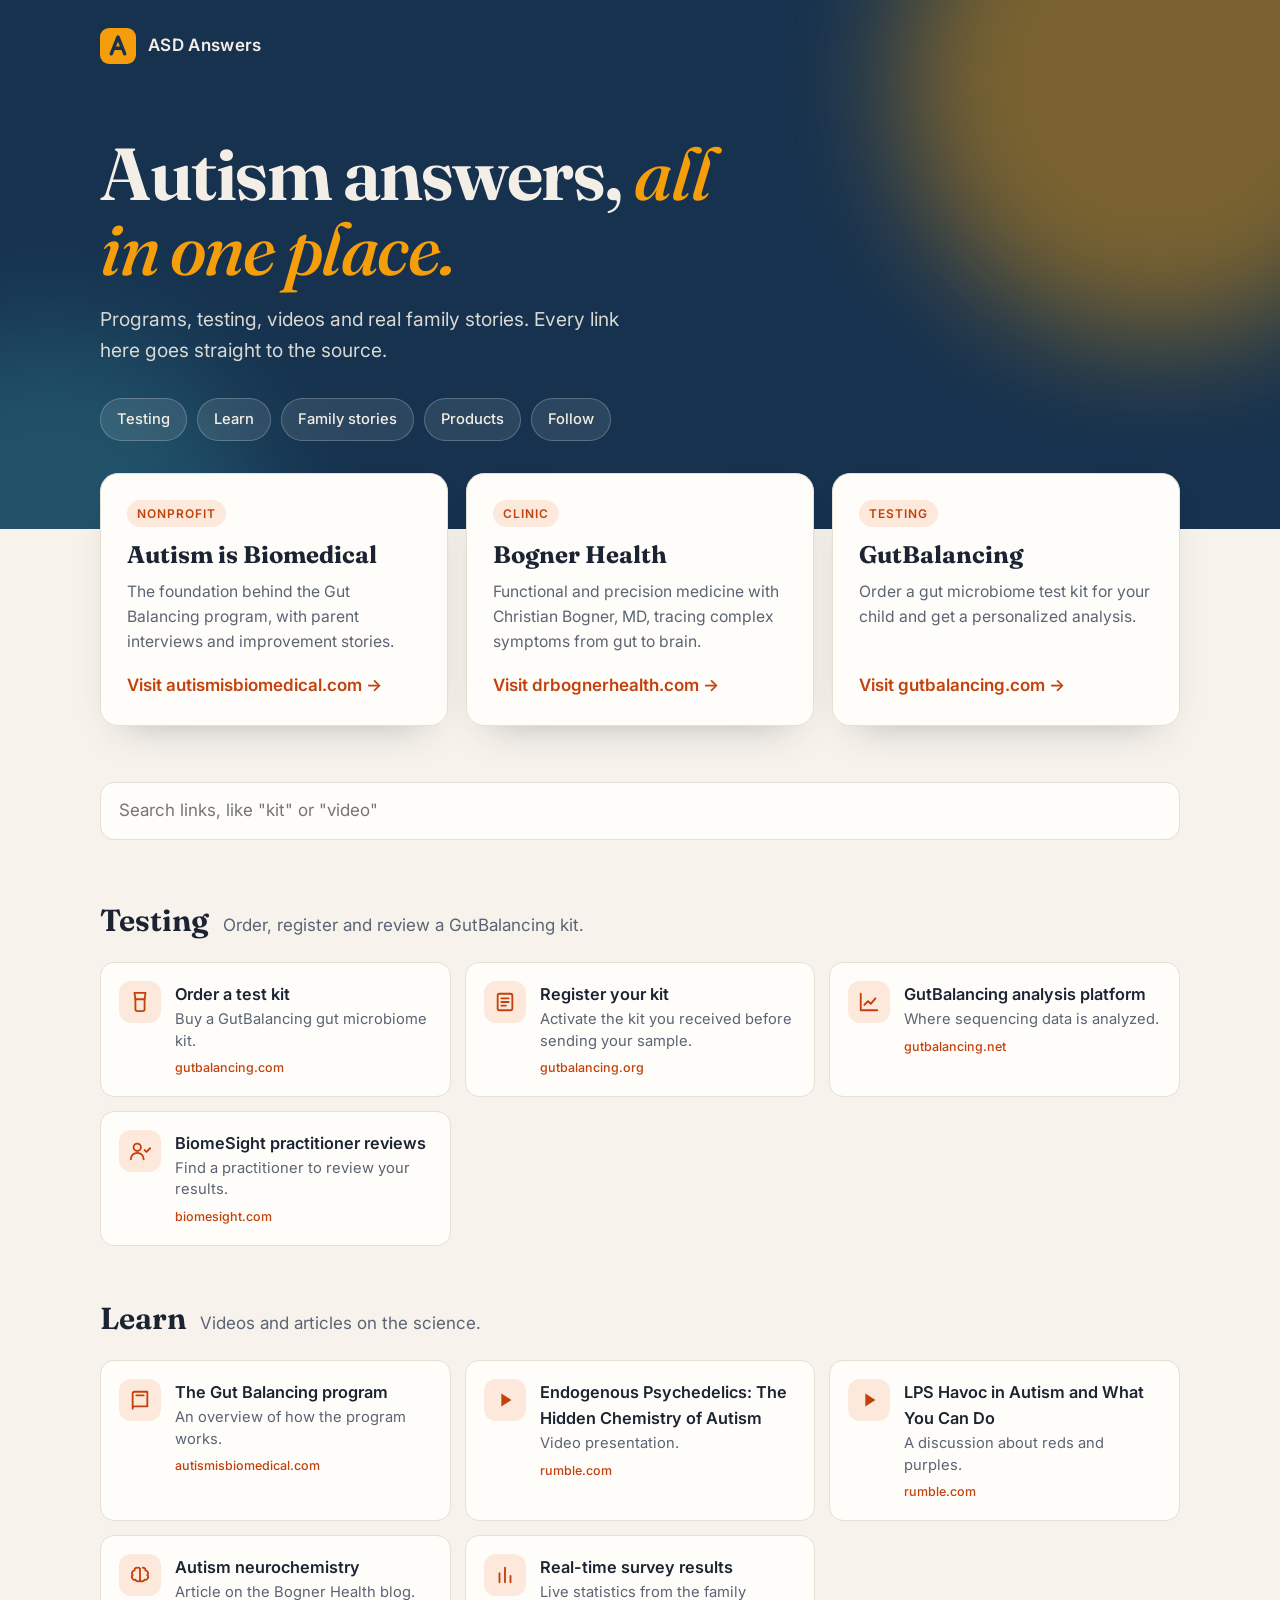
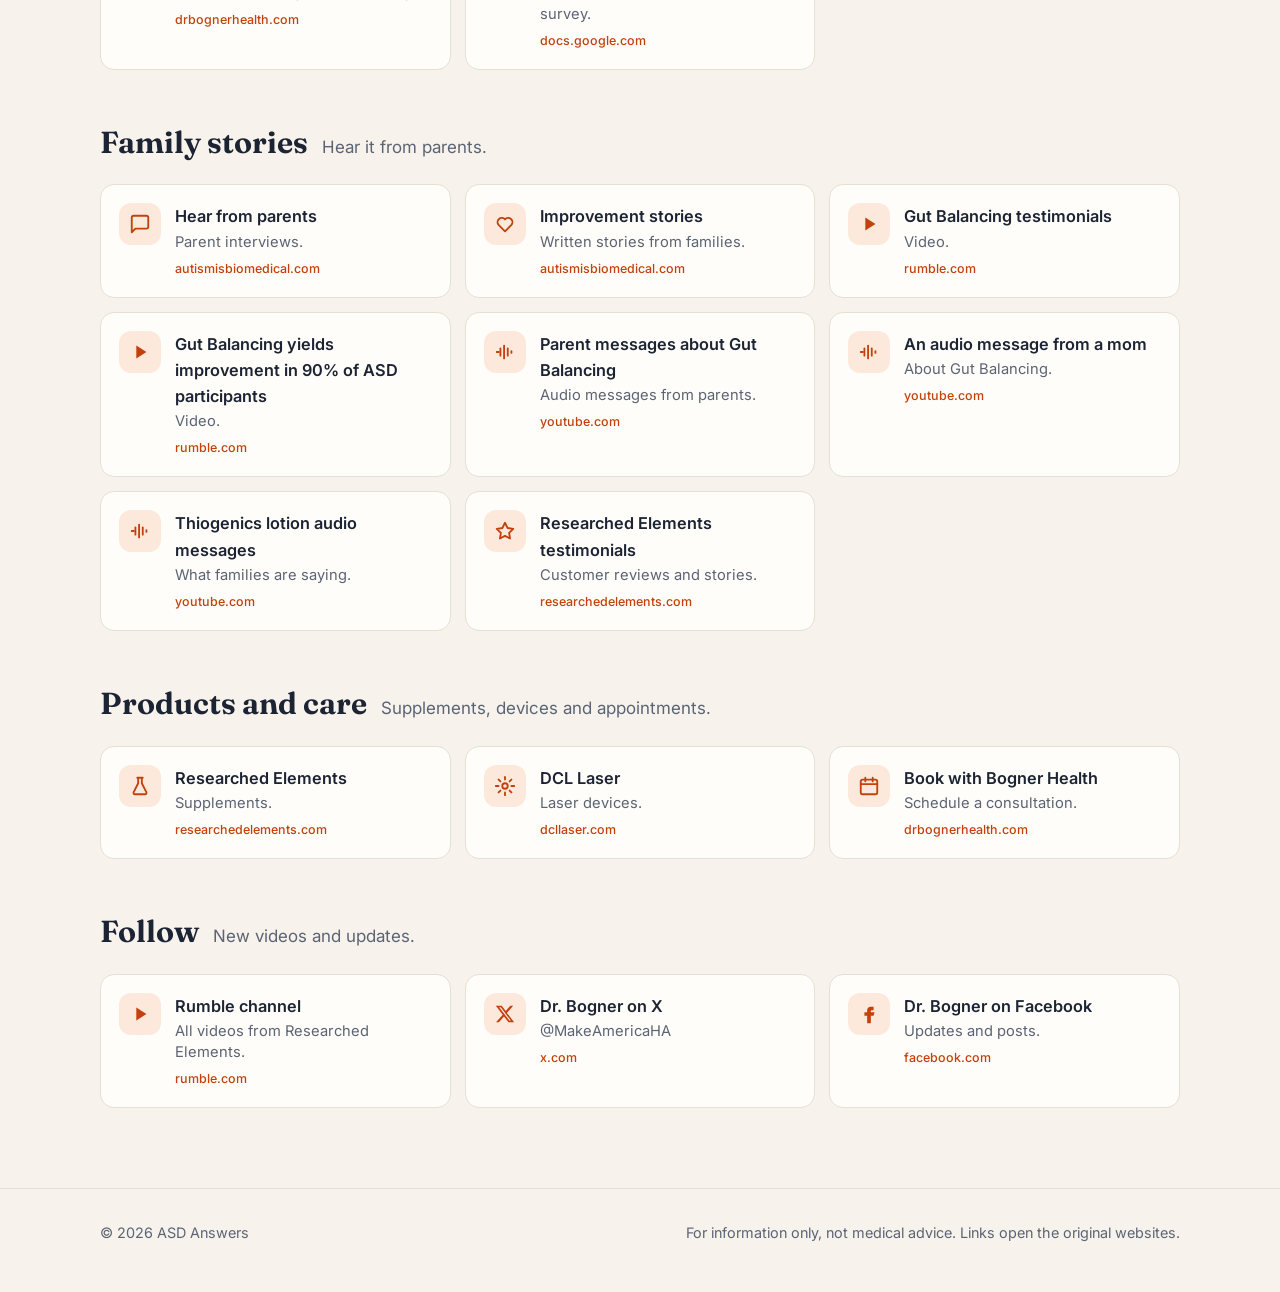
==== index.html @ 595ba8cf "ASD Answers hub: first version Co-Authored-By: Claude Opus 5.5 (1M context) <noreply@anthropic.com>" ====
<!doctype html>
<html lang="en">
<head>
<meta charset="utf-8">
<meta name="viewport" content="width=device-width, initial-scale=1">
<title>ASD Answers</title>
<meta name="description" content="One place for autism families: trusted links to Autism is Biomedical, Bogner Health, GutBalancing testing, videos and parent stories.">
<meta property="og:title" content="ASD Answers">
<meta property="og:description" content="One place for autism families: trusted links to programs, testing, videos and parent stories.">
<meta property="og:url" content="https://www.asdanswers.com">
<meta property="og:type" content="website">
<meta property="og:image" content="https://www.asdanswers.com/og.png">
<meta name="twitter:card" content="summary_large_image">
<link rel="icon" href="/favicon.svg" type="image/svg+xml">
<link rel="preconnect" href="https://fonts.googleapis.com">
<link rel="preconnect" href="https://fonts.gstatic.com" crossorigin>
<link href="https://fonts.googleapis.com/css2?family=Fraunces:opsz,wght@9..144,500;9..144,650&family=Inter:wght@400;500;600&display=swap" rel="stylesheet">
<style>
  /* ============ COLORS (change the look here) ============ */
  :root {
    --bg: #f7f3ec;          /* page background, warm paper */
    --surface: #fffdf9;     /* card background */
    --ink: #1c2433;         /* main text */
    --muted: #5b6474;       /* secondary text */
    --line: #e6dfd3;        /* borders */
    --accent: #c2410c;      /* burnt orange: links, highlights */
    --accent-soft: #fde9dc;
    --deep: #16324f;        /* hero panel, deep blue */
    --deep-ink: #f4efe6;
    --glow: #f59e0b;
    --radius: 18px;
  }
  @media (prefers-color-scheme: dark) {
    :root {
      --bg: #0f1621; --surface: #161f2d; --ink: #ece6da; --muted: #a3acba;
      --line: #263244; --accent: #fb923c; --accent-soft: #3a2415;
      --deep: #0b2238; --deep-ink: #f4efe6; --glow: #fbbf24;
    }
  }

  * { box-sizing: border-box; }
  html { scroll-behavior: smooth; }
  body {
    margin: 0; background: var(--bg); color: var(--ink);
    font: 400 17px/1.6 Inter, system-ui, -apple-system, sans-serif;
    -webkit-font-smoothing: antialiased;
  }
  a { color: inherit; text-decoration: none; }
  .wrap { max-width: 1120px; margin: 0 auto; padding: 0 20px; }

  /* ============ HERO ============ */
  .hero {
    position: relative; overflow: hidden; color: var(--deep-ink);
    background: var(--deep); padding: 28px 0 88px;
  }
  .hero::before, .hero::after {
    content: ""; position: absolute; border-radius: 50%; filter: blur(60px); opacity: .45;
  }
  .hero::before { width: 520px; height: 520px; right: -140px; top: -180px; background: var(--glow); }
  .hero::after  { width: 420px; height: 420px; left: -160px; bottom: -220px; background: #2f7a8a; }
  .hero > .wrap { position: relative; z-index: 1; }
  .brand { display: flex; align-items: center; gap: 12px; font-weight: 600; letter-spacing: .02em; }
  .brand svg { width: 36px; height: 36px; }
  .hero h1 {
    font-family: Fraunces, Georgia, serif; font-weight: 650;
    font-size: clamp(2.6rem, 7vw, 4.6rem); line-height: 1.02; letter-spacing: -.02em;
    margin: 72px 0 18px; max-width: 14ch;
  }
  .hero h1 em { font-style: italic; color: var(--glow); font-weight: 500; }
  .hero p.lede { font-size: 1.2rem; max-width: 46ch; opacity: .88; margin: 0 0 32px; }
  .jump { display: flex; flex-wrap: wrap; gap: 10px; }
  .jump a {
    padding: 9px 16px; border-radius: 999px; font-size: .92rem; font-weight: 500;
    background: rgba(255,255,255,.1); border: 1px solid rgba(255,255,255,.22);
    transition: background .2s;
  }
  .jump a:hover { background: rgba(255,255,255,.2); }

  /* ============ FEATURED (3 big cards overlapping the hero) ============ */
  .featured {
    display: grid; grid-template-columns: repeat(3, 1fr); gap: 18px;
    margin-top: -56px; position: relative; z-index: 2;
  }
  .feature {
    background: var(--surface); border: 1px solid var(--line); border-radius: var(--radius);
    padding: 26px; box-shadow: 0 18px 40px -24px rgba(16,24,40,.35);
    display: flex; flex-direction: column; gap: 10px;
    transition: transform .2s, box-shadow .2s;
  }
  .feature:hover { transform: translateY(-4px); box-shadow: 0 26px 50px -24px rgba(16,24,40,.45); }
  .feature .tag {
    align-self: flex-start; font-size: .75rem; font-weight: 600; letter-spacing: .08em;
    text-transform: uppercase; color: var(--accent); background: var(--accent-soft);
    padding: 4px 10px; border-radius: 999px;
  }
  .feature h3 { font-family: Fraunces, Georgia, serif; font-size: 1.5rem; margin: 4px 0 0; line-height: 1.15; }
  .feature p { margin: 0; color: var(--muted); font-size: .98rem; }
  .feature .go { margin-top: auto; padding-top: 8px; font-weight: 600; color: var(--accent); }

  /* ============ SEARCH ============ */
  .search { margin: 56px 0 8px; display: none; }
  .js .search { display: block; }
  .search input {
    width: 100%; font: inherit; padding: 14px 18px; border-radius: 14px;
    border: 1px solid var(--line); background: var(--surface); color: var(--ink);
  }
  .search input:focus { outline: 2px solid var(--accent); outline-offset: 2px; }

  /* ============ SECTIONS + LINK CARDS ============ */
  section.group { padding-top: 48px; scroll-margin-top: 16px; }
  .group-head { display: flex; align-items: baseline; gap: 14px; margin-bottom: 18px; }
  .group-head h2 { font-family: Fraunces, Georgia, serif; font-weight: 650; font-size: 1.9rem; margin: 0; }
  .group-head p { margin: 0; color: var(--muted); }
  .cards { display: grid; grid-template-columns: repeat(auto-fill, minmax(290px, 1fr)); gap: 14px; }
  .card {
    display: flex; gap: 14px; align-items: flex-start;
    background: var(--surface); border: 1px solid var(--line); border-radius: 14px;
    padding: 18px; transition: border-color .2s, transform .2s;
  }
  .card:hover { border-color: var(--accent); transform: translateY(-2px); }
  .card .ico {
    flex: none; width: 42px; height: 42px; border-radius: 12px; display: grid; place-items: center;
    background: var(--accent-soft); color: var(--accent);
  }
  .card .ico svg { width: 22px; height: 22px; }
  .card h3 { margin: 0 0 2px; font-size: 1.02rem; font-weight: 600; }
  .card p { margin: 0; color: var(--muted); font-size: .92rem; line-height: 1.45; }
  .card .host { display: block; margin-top: 6px; font-size: .78rem; color: var(--accent); font-weight: 500; }
  .empty { display: none; color: var(--muted); padding: 24px 0; }

  /* ============ FOOTER ============ */
  footer { margin-top: 80px; border-top: 1px solid var(--line); padding: 32px 0 48px; color: var(--muted); font-size: .9rem; }
  footer .wrap { display: flex; flex-wrap: wrap; gap: 12px 32px; justify-content: space-between; }

  @media (max-width: 860px) { .featured { grid-template-columns: 1fr; } }
  @media (max-width: 520px) {
    body { font-size: 16px; }
    .wrap { padding: 0 16px; }
    .hero h1 { margin-top: 48px; }
    .group-head { flex-direction: column; gap: 2px; }
  }
  @media (prefers-reduced-motion: reduce) { * { transition: none !important; scroll-behavior: auto !important; } }
</style>
<script>document.documentElement.classList.add('js')</script>
</head>
<body>

<!-- ======================= HERO ======================= -->
<header class="hero">
  <div class="wrap">
    <div class="brand">
      <svg viewBox="0 0 64 64" aria-hidden="true"><rect width="64" height="64" rx="16" fill="#f59e0b"/><path d="M20 46 32 16l12 30M24.5 36h15" stroke="#16324f" stroke-width="6" fill="none" stroke-linecap="round" stroke-linejoin="round"/></svg>
      ASD Answers
    </div>
    <h1>Autism answers, <em>all in one place.</em></h1>
    <p class="lede">Programs, testing, videos and real family stories. Every link here goes straight to the source.</p>
    <nav class="jump" aria-label="Sections">
      <a href="#testing">Testing</a>
      <a href="#learn">Learn</a>
      <a href="#stories">Family stories</a>
      <a href="#products">Products</a>
      <a href="#follow">Follow</a>
    </nav>
  </div>
</header>

<main class="wrap">

  <!-- ======================= FEATURED: the 3 main destinations ======================= -->
  <div class="featured">
    <a class="feature" href="https://www.autismisbiomedical.com" target="_blank" rel="noopener">
      <span class="tag">Nonprofit</span>
      <h3>Autism is Biomedical</h3>
      <p>The foundation behind the Gut Balancing program, with parent interviews and improvement stories.</p>
      <span class="go">Visit autismisbiomedical.com &rarr;</span>
    </a>
    <a class="feature" href="https://www.drbognerhealth.com" target="_blank" rel="noopener">
      <span class="tag">Clinic</span>
      <h3>Bogner Health</h3>
      <p>Functional and precision medicine with Christian Bogner, MD, tracing complex symptoms from gut to brain.</p>
      <span class="go">Visit drbognerhealth.com &rarr;</span>
    </a>
    <a class="feature" href="https://www.gutbalancing.com" target="_blank" rel="noopener">
      <span class="tag">Testing</span>
      <h3>GutBalancing</h3>
      <p>Order a gut microbiome test kit for your child and get a personalized analysis.</p>
      <span class="go">Visit gutbalancing.com &rarr;</span>
    </a>
  </div>

  <div class="search" role="search">
    <input id="q" type="search" placeholder="Search links, like &quot;kit&quot; or &quot;video&quot;" aria-label="Search links">
  </div>
  <p class="empty" id="empty">No links match that search.</p>

  <!-- ======================= SECTION: Testing ======================= -->
  <section class="group" id="testing">
    <div class="group-head"><h2>Testing</h2><p>Order, register and review a GutBalancing kit.</p></div>
    <div class="cards">
      <a class="card" href="https://www.gutbalancing.com" target="_blank" rel="noopener">
        <span class="ico"><svg viewBox="0 0 24 24" fill="none" stroke="currentColor" stroke-width="2" stroke-linecap="round" stroke-linejoin="round"><path d="M6 2h12l-1 7H7z"/><path d="M7 9v11a2 2 0 0 0 2 2h6a2 2 0 0 0 2-2V9"/></svg></span>
        <span><h3>Order a test kit</h3><p>Buy a GutBalancing gut microbiome kit.</p><span class="host">gutbalancing.com</span></span>
      </a>
      <a class="card" href="https://www.gutbalancing.org" target="_blank" rel="noopener">
        <span class="ico"><svg viewBox="0 0 24 24" fill="none" stroke="currentColor" stroke-width="2" stroke-linecap="round" stroke-linejoin="round"><rect x="4" y="3" width="16" height="18" rx="2"/><path d="M8 8h8M8 12h8M8 16h5"/></svg></span>
        <span><h3>Register your kit</h3><p>Activate the kit you received before sending your sample.</p><span class="host">gutbalancing.org</span></span>
      </a>
      <a class="card" href="https://www.gutbalancing.net" target="_blank" rel="noopener">
        <span class="ico"><svg viewBox="0 0 24 24" fill="none" stroke="currentColor" stroke-width="2" stroke-linecap="round" stroke-linejoin="round"><path d="M3 3v18h18"/><path d="M7 15l4-4 3 3 5-6"/></svg></span>
        <span><h3>GutBalancing analysis platform</h3><p>Where sequencing data is analyzed.</p><span class="host">gutbalancing.net</span></span>
      </a>
      <a class="card" href="https://biomesight.com/practitioners" target="_blank" rel="noopener">
        <span class="ico"><svg viewBox="0 0 24 24" fill="none" stroke="currentColor" stroke-width="2" stroke-linecap="round" stroke-linejoin="round"><circle cx="9" cy="8" r="4"/><path d="M2 21a7 7 0 0 1 14 0"/><path d="M17 11l2 2 4-4"/></svg></span>
        <span><h3>BiomeSight practitioner reviews</h3><p>Find a practitioner to review your results.</p><span class="host">biomesight.com</span></span>
      </a>
    </div>
  </section>

  <!-- ======================= SECTION: Learn ======================= -->
  <section class="group" id="learn">
    <div class="group-head"><h2>Learn</h2><p>Videos and articles on the science.</p></div>
    <div class="cards">
      <a class="card" href="https://www.autismisbiomedical.com/gutbalancing" target="_blank" rel="noopener">
        <span class="ico"><svg viewBox="0 0 24 24" fill="none" stroke="currentColor" stroke-width="2" stroke-linecap="round" stroke-linejoin="round"><path d="M4 19.5V5a2 2 0 0 1 2-2h14v16H6a2 2 0 0 0-2 2.5z"/><path d="M8 7h8"/></svg></span>
        <span><h3>The Gut Balancing program</h3><p>An overview of how the program works.</p><span class="host">autismisbiomedical.com</span></span>
      </a>
      <a class="card" href="https://rumble.com/v6yt0gq-endogenous-psychedelics-the-hidden-chemistry-of-autism.html" target="_blank" rel="noopener">
        <span class="ico"><svg viewBox="0 0 24 24" fill="currentColor"><path d="M8 5v14l11-7z"/></svg></span>
        <span><h3>Endogenous Psychedelics: The Hidden Chemistry of Autism</h3><p>Video presentation.</p><span class="host">rumble.com</span></span>
      </a>
      <a class="card" href="https://rumble.com/v6sdjbb-lps-havoc-in-autism-and-what-you-can-do-a-discussion-about-reds-and-purples.html" target="_blank" rel="noopener">
        <span class="ico"><svg viewBox="0 0 24 24" fill="currentColor"><path d="M8 5v14l11-7z"/></svg></span>
        <span><h3>LPS Havoc in Autism and What You Can Do</h3><p>A discussion about reds and purples.</p><span class="host">rumble.com</span></span>
      </a>
      <a class="card" href="https://www.drbognerhealth.com/blog/general/autism-neurochemistry/" target="_blank" rel="noopener">
        <span class="ico"><svg viewBox="0 0 24 24" fill="none" stroke="currentColor" stroke-width="2" stroke-linecap="round" stroke-linejoin="round"><path d="M9 4a3 3 0 0 0-3 3 3 3 0 0 0-2 5 3 3 0 0 0 3 5 3 3 0 0 0 5 1V5a3 3 0 0 0-3-1z"/><path d="M15 4a3 3 0 0 1 3 3 3 3 0 0 1 2 5 3 3 0 0 1-3 5 3 3 0 0 1-5 1"/></svg></span>
        <span><h3>Autism neurochemistry</h3><p>Article on the Bogner Health blog.</p><span class="host">drbognerhealth.com</span></span>
      </a>
      <a class="card" href="https://docs.google.com/forms/d/1iGGfhxM0Ey1xUfWc5P1Zsh43DLC8H-AwTeeFRxLxI2A/viewanalytics" target="_blank" rel="noopener">
        <span class="ico"><svg viewBox="0 0 24 24" fill="none" stroke="currentColor" stroke-width="2" stroke-linecap="round"><path d="M6 20V10M12 20V4M18 20v-7"/></svg></span>
        <span><h3>Real-time survey results</h3><p>Live statistics from the family survey.</p><span class="host">docs.google.com</span></span>
      </a>
    </div>
  </section>

  <!-- ======================= SECTION: Family stories ======================= -->
  <section class="group" id="stories">
    <div class="group-head"><h2>Family stories</h2><p>Hear it from parents.</p></div>
    <div class="cards">
      <a class="card" href="https://www.autismisbiomedical.com/hearfromparents" target="_blank" rel="noopener">
        <span class="ico"><svg viewBox="0 0 24 24" fill="none" stroke="currentColor" stroke-width="2" stroke-linecap="round" stroke-linejoin="round"><path d="M21 15a2 2 0 0 1-2 2H7l-4 4V5a2 2 0 0 1 2-2h14a2 2 0 0 1 2 2z"/></svg></span>
        <span><h3>Hear from parents</h3><p>Parent interviews.</p><span class="host">autismisbiomedical.com</span></span>
      </a>
      <a class="card" href="https://www.autismisbiomedical.com/improvements" target="_blank" rel="noopener">
        <span class="ico"><svg viewBox="0 0 24 24" fill="none" stroke="currentColor" stroke-width="2" stroke-linecap="round" stroke-linejoin="round"><path d="M12 20l-7-7a4.5 4.5 0 0 1 7-6 4.5 4.5 0 0 1 7 6z"/></svg></span>
        <span><h3>Improvement stories</h3><p>Written stories from families.</p><span class="host">autismisbiomedical.com</span></span>
      </a>
      <a class="card" href="https://rumble.com/v6hsxf7-gut-balancing-testimonials.html" target="_blank" rel="noopener">
        <span class="ico"><svg viewBox="0 0 24 24" fill="currentColor"><path d="M8 5v14l11-7z"/></svg></span>
        <span><h3>Gut Balancing testimonials</h3><p>Video.</p><span class="host">rumble.com</span></span>
      </a>
      <a class="card" href="https://rumble.com/v6qj2j6-gut-balancing-yields-improvement-in-90-of-asd-participants.html" target="_blank" rel="noopener">
        <span class="ico"><svg viewBox="0 0 24 24" fill="currentColor"><path d="M8 5v14l11-7z"/></svg></span>
        <span><h3>Gut Balancing yields improvement in 90% of ASD participants</h3><p>Video.</p><span class="host">rumble.com</span></span>
      </a>
      <a class="card" href="https://youtu.be/BPmdGgXXf8c" target="_blank" rel="noopener">
        <span class="ico"><svg viewBox="0 0 24 24" fill="none" stroke="currentColor" stroke-width="2" stroke-linecap="round"><path d="M3 12h2M7 8v8M11 5v14M15 8v8M19 11v2"/></svg></span>
        <span><h3>Parent messages about Gut Balancing</h3><p>Audio messages from parents.</p><span class="host">youtube.com</span></span>
      </a>
      <a class="card" href="https://youtu.be/4H6bCvj38g4" target="_blank" rel="noopener">
        <span class="ico"><svg viewBox="0 0 24 24" fill="none" stroke="currentColor" stroke-width="2" stroke-linecap="round"><path d="M3 12h2M7 8v8M11 5v14M15 8v8M19 11v2"/></svg></span>
        <span><h3>An audio message from a mom</h3><p>About Gut Balancing.</p><span class="host">youtube.com</span></span>
      </a>
      <a class="card" href="https://youtu.be/w8s7zqdyCuM" target="_blank" rel="noopener">
        <span class="ico"><svg viewBox="0 0 24 24" fill="none" stroke="currentColor" stroke-width="2" stroke-linecap="round"><path d="M3 12h2M7 8v8M11 5v14M15 8v8M19 11v2"/></svg></span>
        <span><h3>Thiogenics lotion audio messages</h3><p>What families are saying.</p><span class="host">youtube.com</span></span>
      </a>
      <a class="card" href="https://www.researchedelements.com/testimonials" target="_blank" rel="noopener">
        <span class="ico"><svg viewBox="0 0 24 24" fill="none" stroke="currentColor" stroke-width="2" stroke-linejoin="round"><path d="M12 3l2.8 5.7 6.2.9-4.5 4.4 1 6.2L12 17.3 6.5 20.2l1-6.2L3 9.6l6.2-.9z"/></svg></span>
        <span><h3>Researched Elements testimonials</h3><p>Customer reviews and stories.</p><span class="host">researchedelements.com</span></span>
      </a>
    </div>
  </section>

  <!-- ======================= SECTION: Products & care ======================= -->
  <section class="group" id="products">
    <div class="group-head"><h2>Products and care</h2><p>Supplements, devices and appointments.</p></div>
    <div class="cards">
      <a class="card" href="https://www.researchedelements.com" target="_blank" rel="noopener">
        <span class="ico"><svg viewBox="0 0 24 24" fill="none" stroke="currentColor" stroke-width="2" stroke-linecap="round" stroke-linejoin="round"><path d="M9 3h6M10 3v6L5 19a1.5 1.5 0 0 0 1.3 2h11.4a1.5 1.5 0 0 0 1.3-2L14 9V3"/></svg></span>
        <span><h3>Researched Elements</h3><p>Supplements.</p><span class="host">researchedelements.com</span></span>
      </a>
      <a class="card" href="https://www.dcllaser.com" target="_blank" rel="noopener">
        <span class="ico"><svg viewBox="0 0 24 24" fill="none" stroke="currentColor" stroke-width="2" stroke-linecap="round"><circle cx="12" cy="12" r="3"/><path d="M12 2v3M12 19v3M2 12h3M19 12h3M5 5l2 2M17 17l2 2M5 19l2-2M17 7l2-2"/></svg></span>
        <span><h3>DCL Laser</h3><p>Laser devices.</p><span class="host">dcllaser.com</span></span>
      </a>
      <a class="card" href="https://www.drbognerhealth.com/book-service/" target="_blank" rel="noopener">
        <span class="ico"><svg viewBox="0 0 24 24" fill="none" stroke="currentColor" stroke-width="2" stroke-linecap="round" stroke-linejoin="round"><rect x="3" y="5" width="18" height="16" rx="2"/><path d="M3 10h18M8 3v4M16 3v4"/></svg></span>
        <span><h3>Book with Bogner Health</h3><p>Schedule a consultation.</p><span class="host">drbognerhealth.com</span></span>
      </a>
    </div>
  </section>

  <!-- ======================= SECTION: Follow ======================= -->
  <section class="group" id="follow">
    <div class="group-head"><h2>Follow</h2><p>New videos and updates.</p></div>
    <div class="cards">
      <a class="card" href="https://rumble.com/user/ResearchedElements" target="_blank" rel="noopener">
        <span class="ico"><svg viewBox="0 0 24 24" fill="currentColor"><path d="M8 5v14l11-7z"/></svg></span>
        <span><h3>Rumble channel</h3><p>All videos from Researched Elements.</p><span class="host">rumble.com</span></span>
      </a>
      <a class="card" href="https://x.com/MakeAmericaHA" target="_blank" rel="noopener">
        <span class="ico"><svg viewBox="0 0 24 24" fill="currentColor"><path d="M17.8 3h3.1l-6.8 7.8L22 21h-6.2l-4.9-6.4L5.3 21H2.2l7.3-8.3L2 3h6.4l4.4 5.8zm-1.1 16.2h1.7L7.4 4.7H5.6z"/></svg></span>
        <span><h3>Dr. Bogner on X</h3><p>@MakeAmericaHA</p><span class="host">x.com</span></span>
      </a>
      <a class="card" href="https://www.facebook.com/DrBogner" target="_blank" rel="noopener">
        <span class="ico"><svg viewBox="0 0 24 24" fill="currentColor"><path d="M14 8h3V4h-3a4 4 0 0 0-4 4v2H7v4h3v8h4v-8h3l1-4h-4V8.5a.5.5 0 0 1 .5-.5z"/></svg></span>
        <span><h3>Dr. Bogner on Facebook</h3><p>Updates and posts.</p><span class="host">facebook.com</span></span>
      </a>
    </div>
  </section>

</main>

<footer>
  <div class="wrap">
    <span>&copy; 2026 ASD Answers</span>
    <span>For information only, not medical advice. Links open the original websites.</span>
  </div>
</footer>

<script>
  // Search box: hides cards and sections that do not match what is typed.
  (function () {
    var q = document.getElementById('q'), empty = document.getElementById('empty');
    q.addEventListener('input', function () {
      var term = q.value.trim().toLowerCase(), any = false;
      document.querySelectorAll('section.group').forEach(function (sec) {
        var shown = 0;
        sec.querySelectorAll('.card').forEach(function (c) {
          var hit = !term || c.textContent.toLowerCase().indexOf(term) > -1;
          c.style.display = hit ? '' : 'none';
          if (hit) shown++;
        });
        sec.style.display = shown ? '' : 'none';
        if (shown) any = true;
      });
      empty.style.display = any ? 'none' : 'block';
    });
  })();
</script>
</body>
</html>
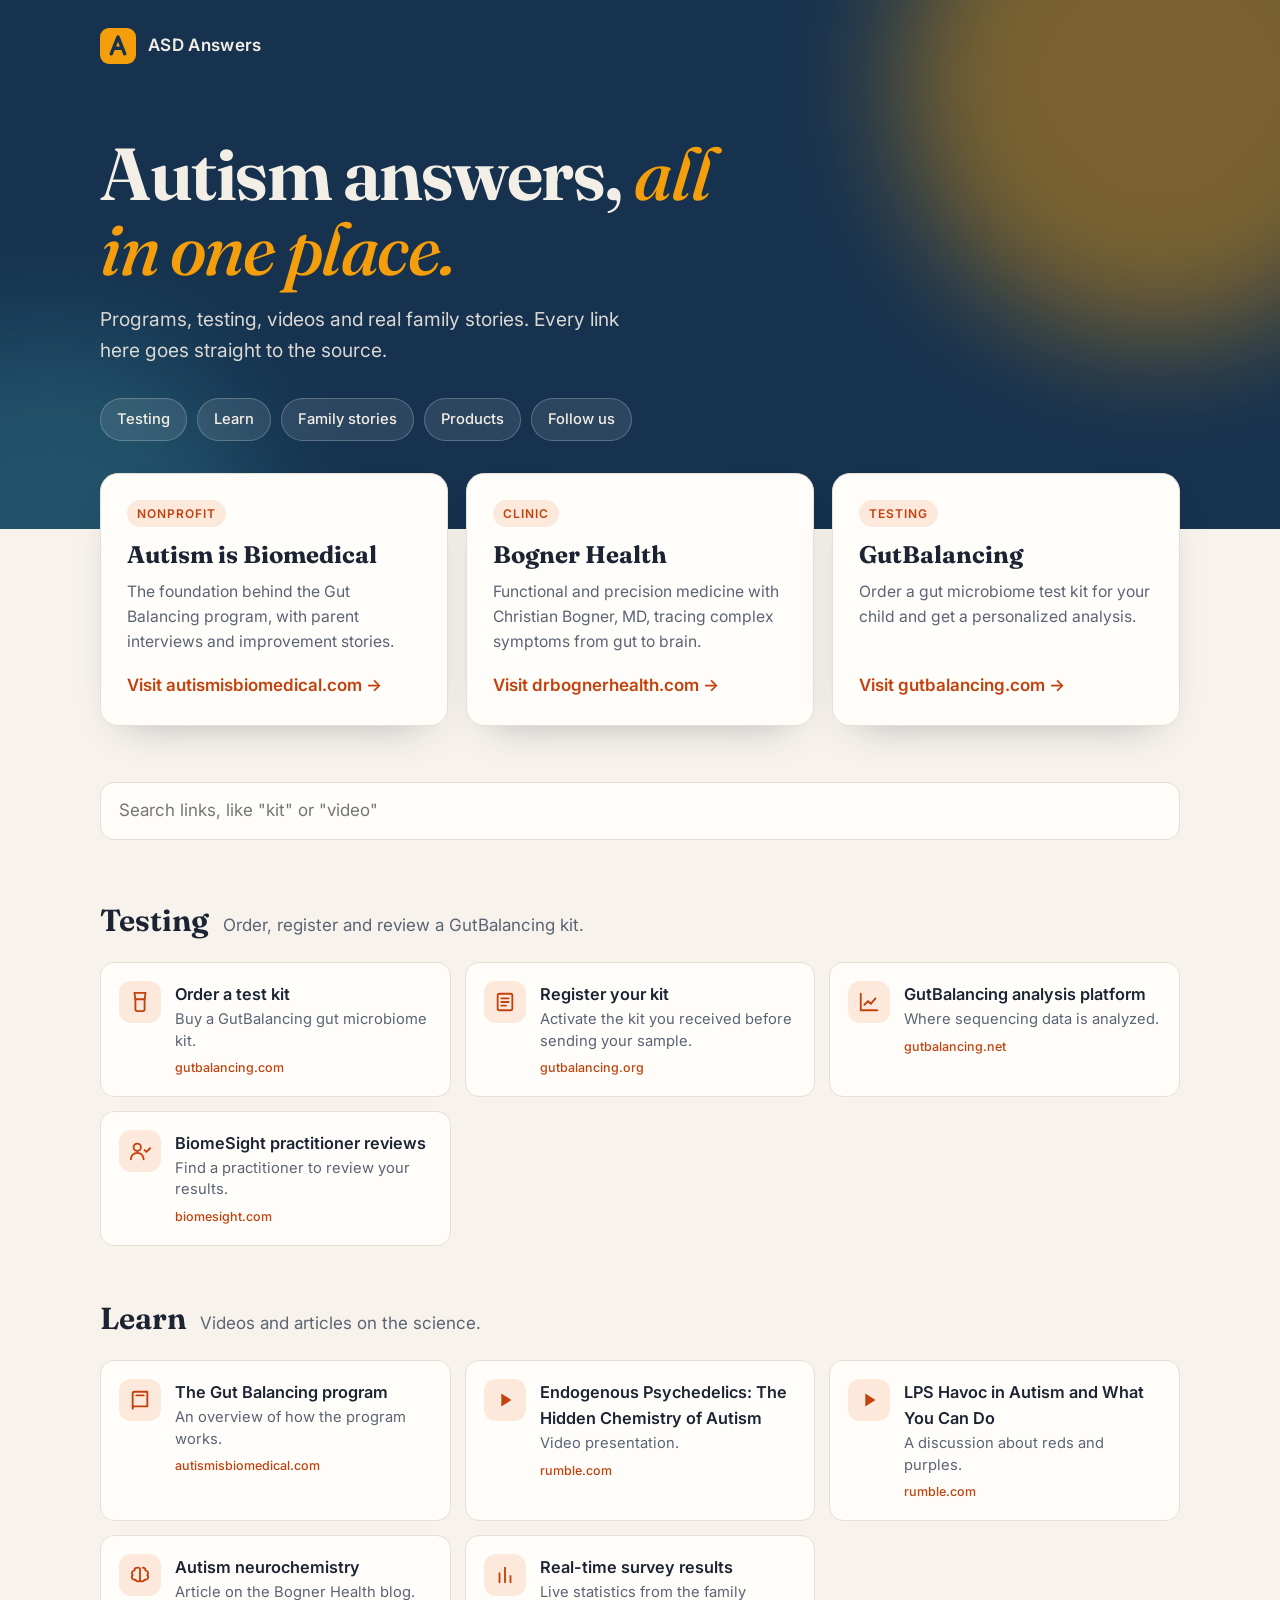
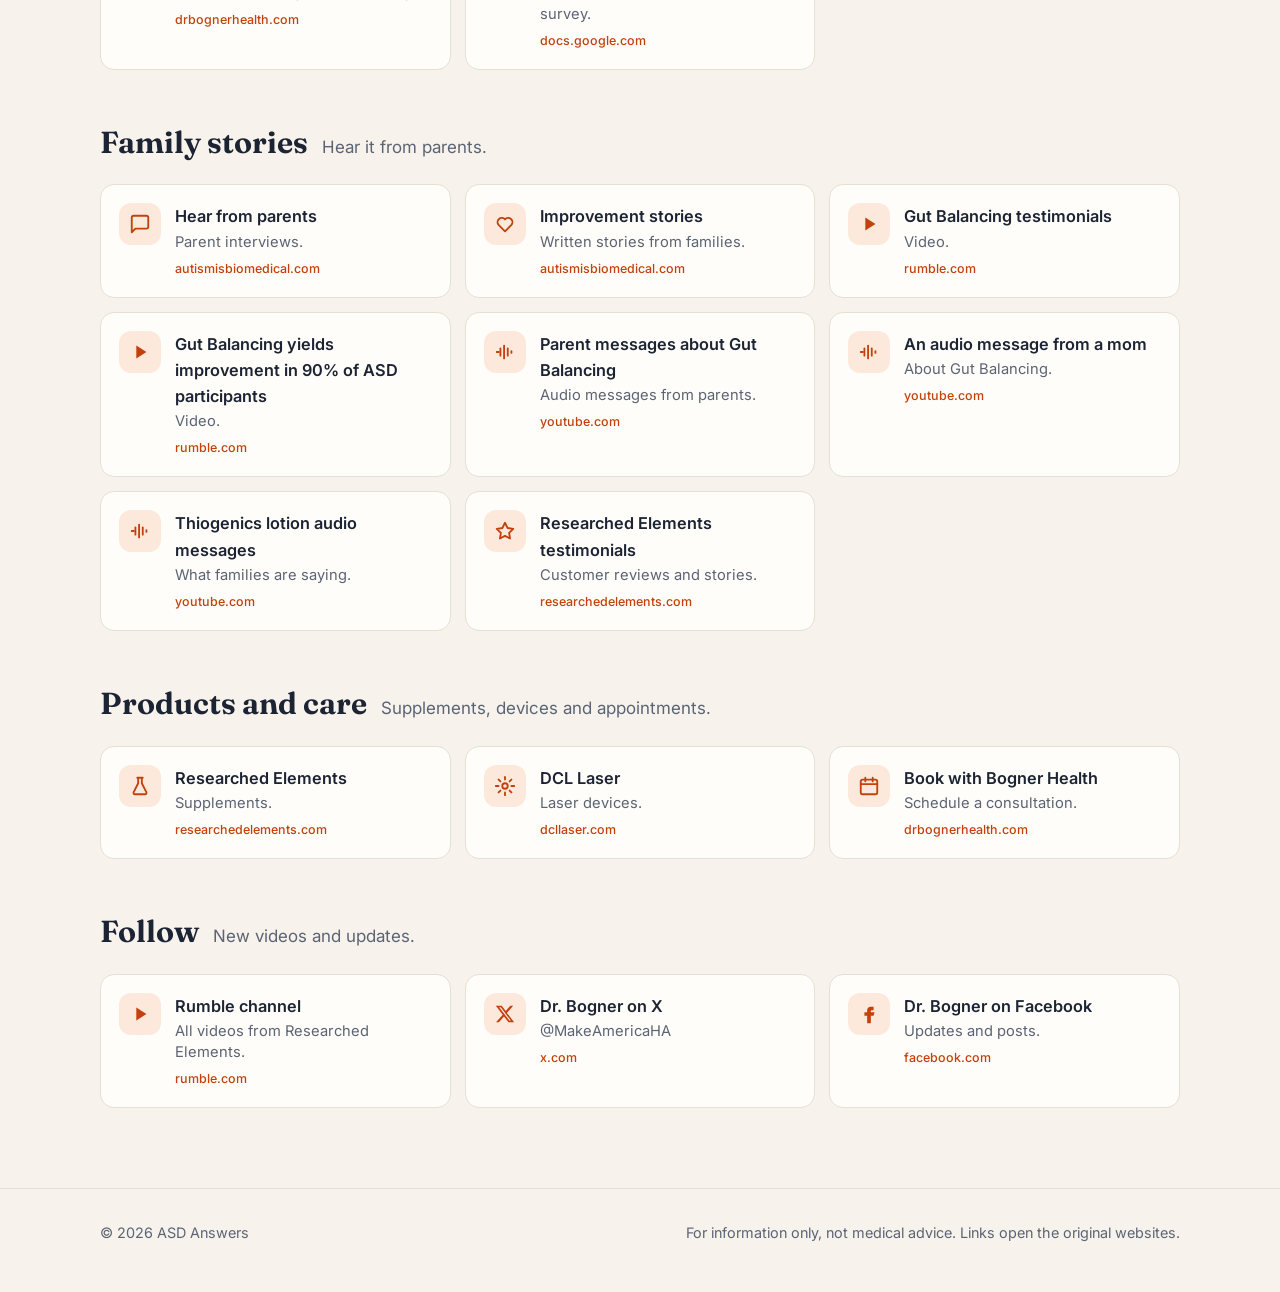
==== commit b9621aa4: "Rename Follow button (auto-deploy test) Co-Authored-By: Claude Opus 5.5 (1M context) <noreply@anthro" ====
--- a/index.html
+++ b/index.html
@@ -159,7 +159,7 @@
       <a href="#learn">Learn</a>
       <a href="#stories">Family stories</a>
       <a href="#products">Products</a>
-      <a href="#follow">Follow</a>
+      <a href="#follow">Follow us</a>
     </nav>
   </div>
 </header>
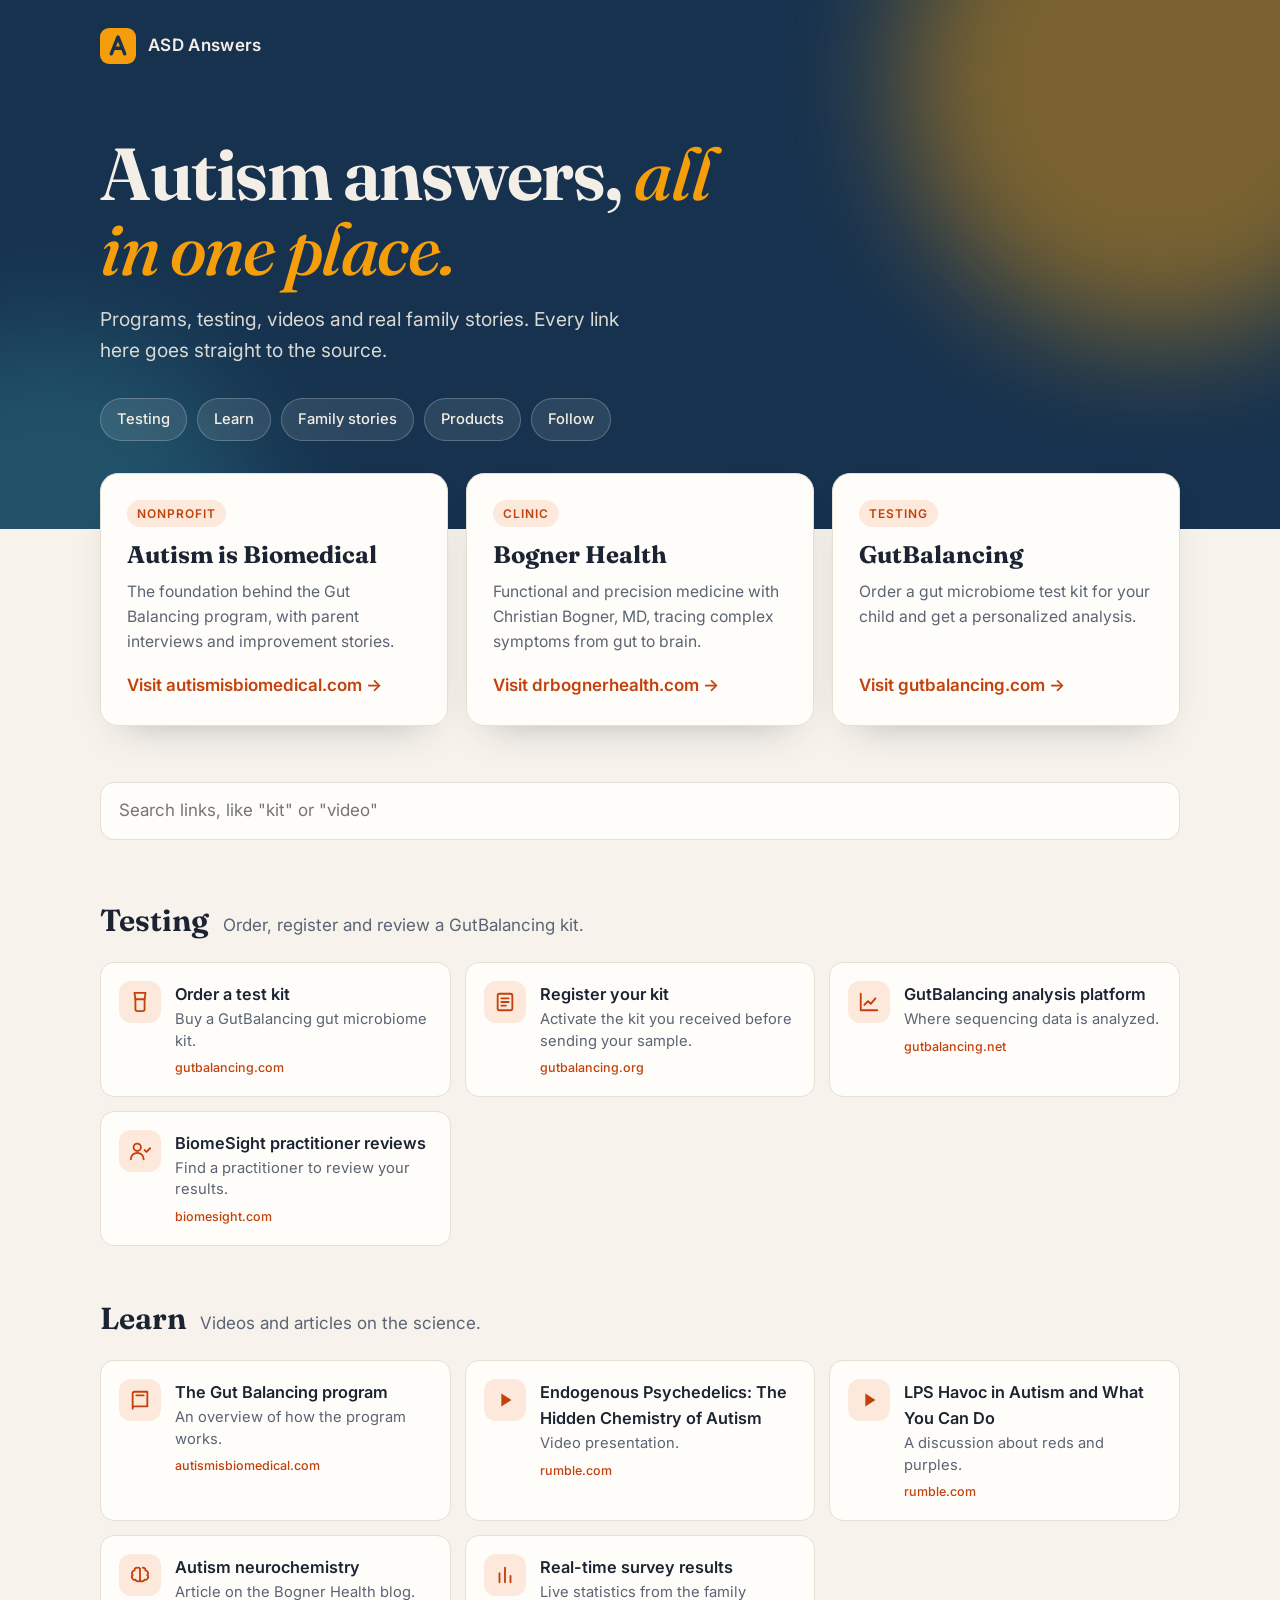
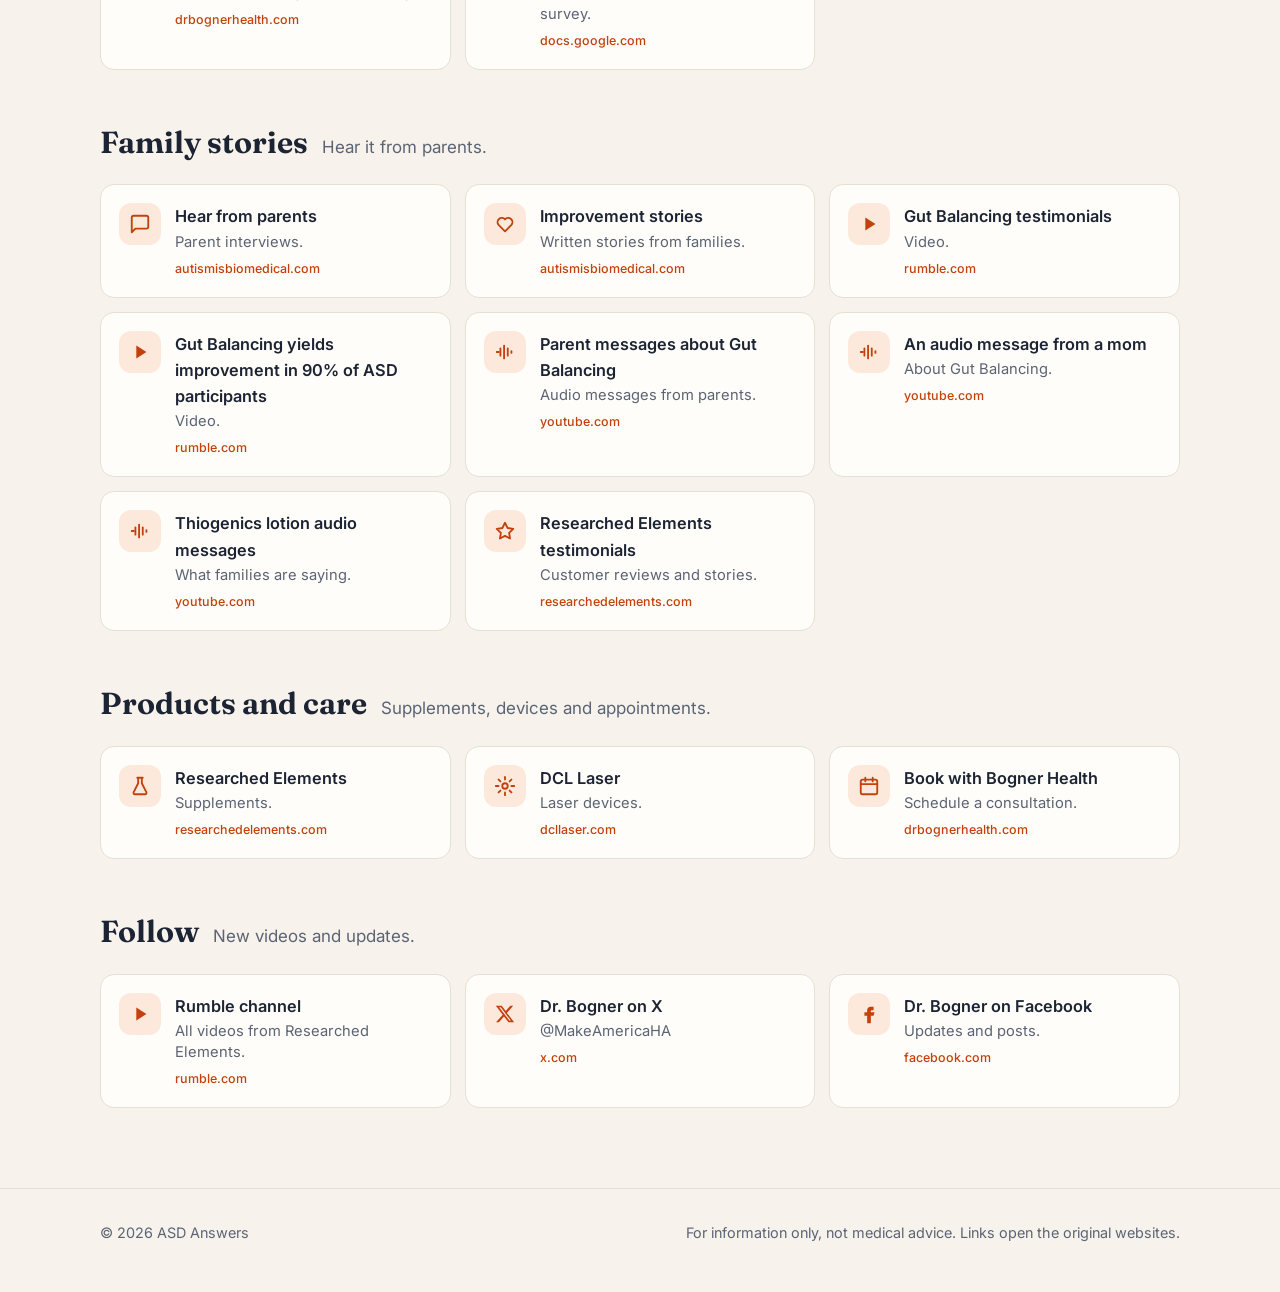
==== commit b4d123ed: "Revert test label Co-Authored-By: Claude Opus 5.5 (1M context) <noreply@anthropic.com>" ====
--- a/index.html
+++ b/index.html
@@ -159,7 +159,7 @@
       <a href="#learn">Learn</a>
       <a href="#stories">Family stories</a>
       <a href="#products">Products</a>
-      <a href="#follow">Follow us</a>
+      <a href="#follow">Follow</a>
     </nav>
   </div>
 </header>
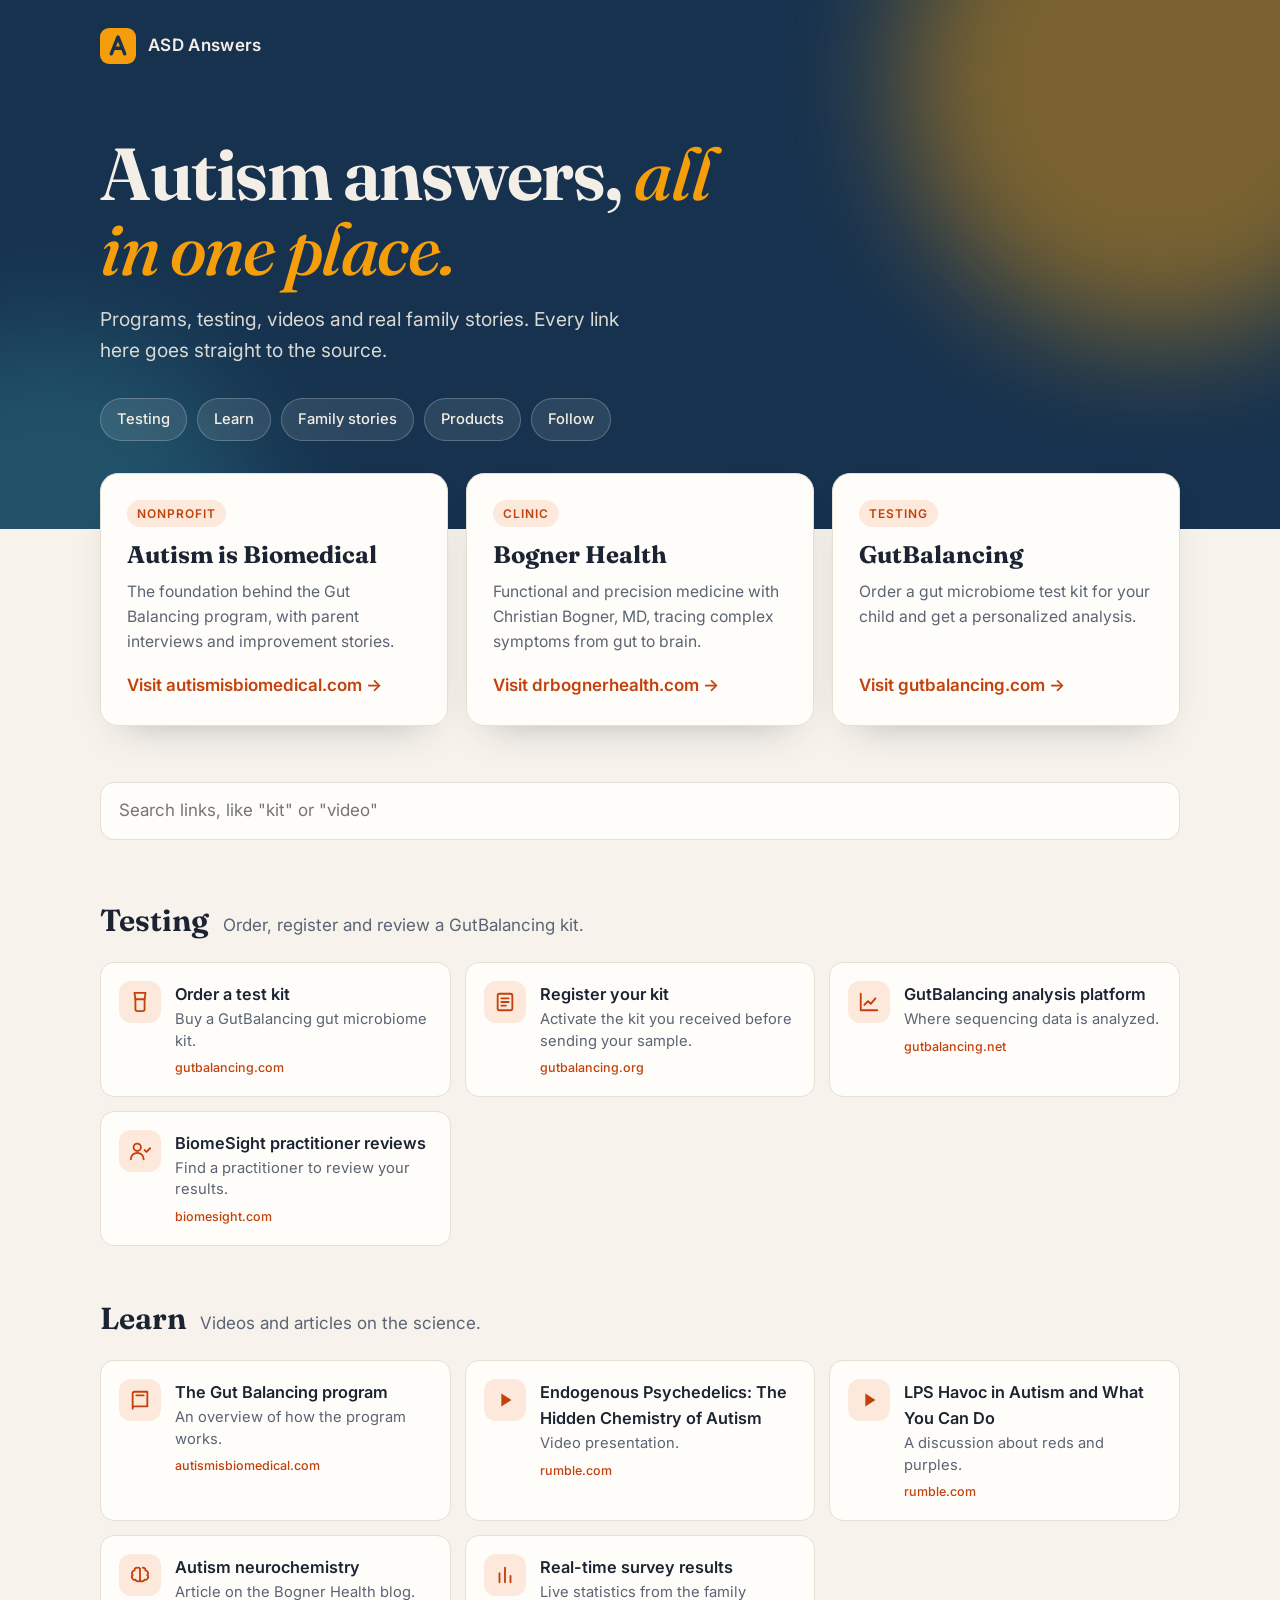
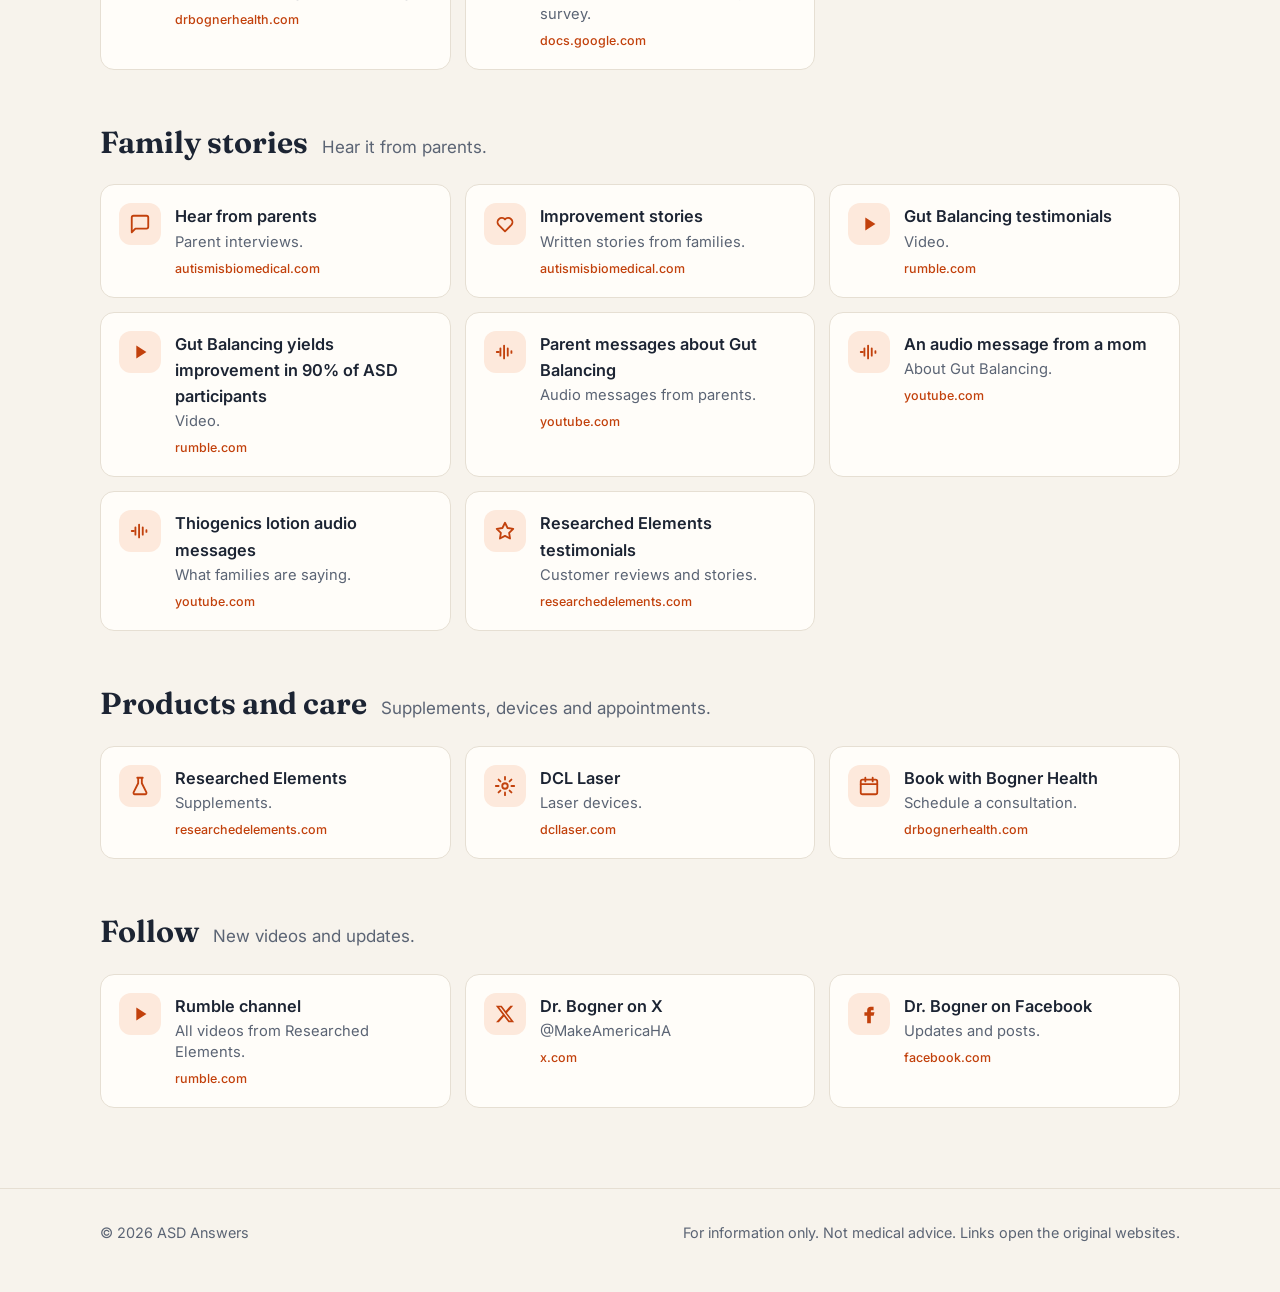
==== commit d73b1a0c: "Footer: split disclaimer into 2 sentences Co-Authored-By: Claude Opus 5.5 <noreply@anthropic.com>" ====
--- a/index.html
+++ b/index.html
@@ -325,7 +325,7 @@
 <footer>
   <div class="wrap">
     <span>&copy; 2026 ASD Answers</span>
-    <span>For information only, not medical advice. Links open the original websites.</span>
+    <span>For information only. Not medical advice. Links open the original websites.</span>
   </div>
 </footer>
 
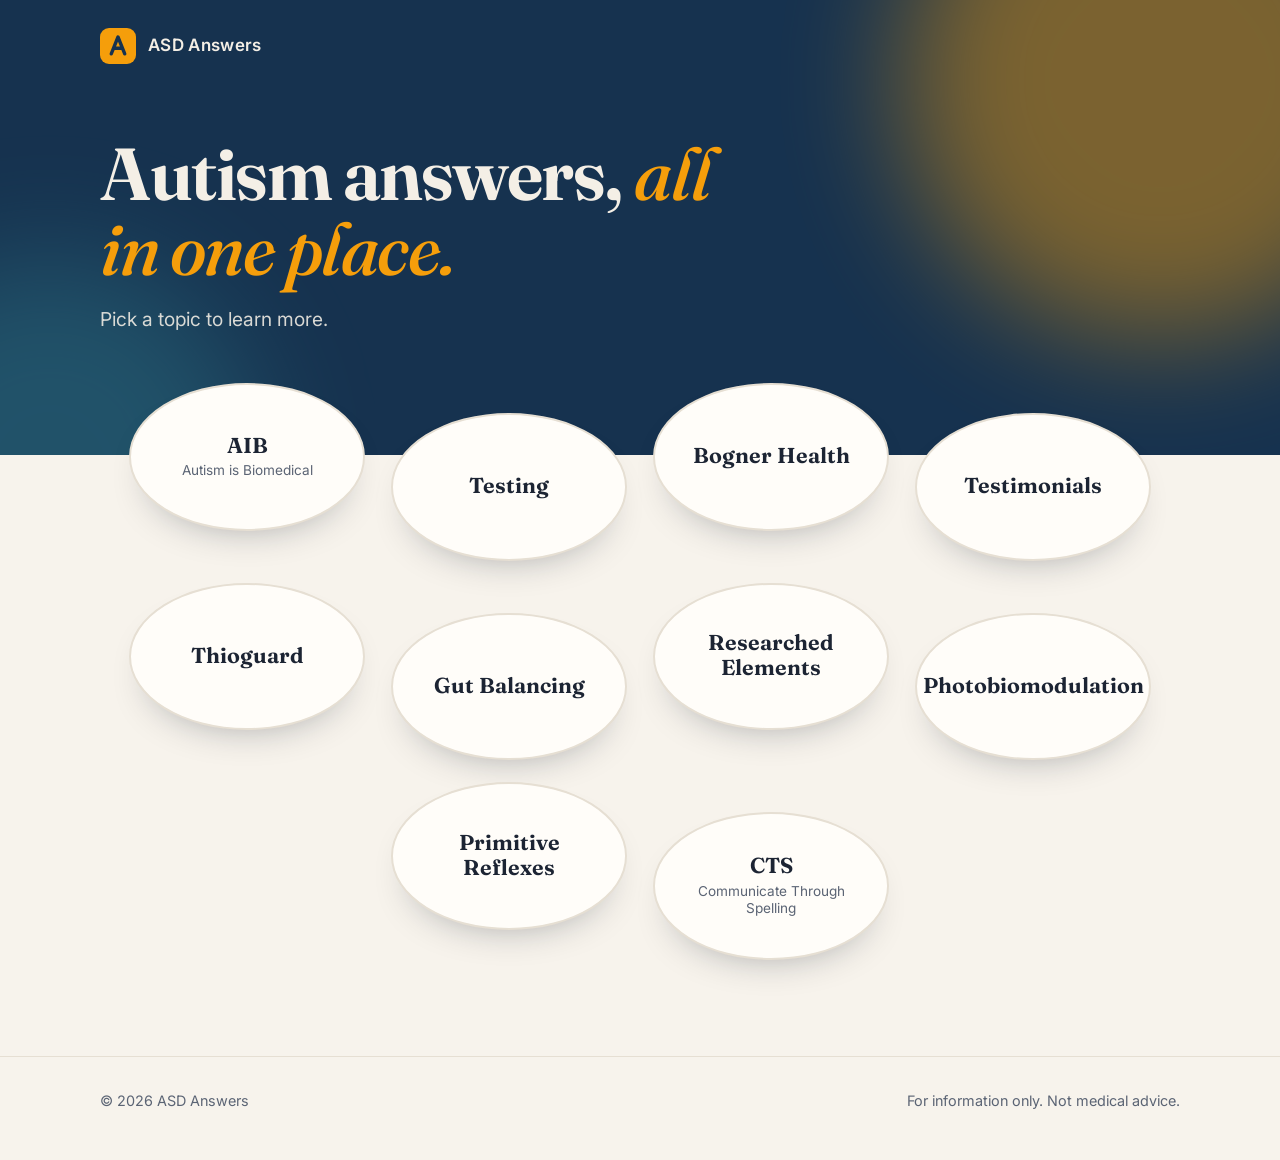
==== commit 922776df: "Home page: 10 topic ovals, each with its own page Old link list kept at /links for reference.  Co-Au" ====
--- a/index.html
+++ b/index.html
@@ -4,9 +4,9 @@
 <meta charset="utf-8">
 <meta name="viewport" content="width=device-width, initial-scale=1">
 <title>ASD Answers</title>
-<meta name="description" content="One place for autism families: trusted links to Autism is Biomedical, Bogner Health, GutBalancing testing, videos and parent stories.">
+<meta name="description" content="One place for autism families: Autism is Biomedical, testing, Bogner Health, Gut Balancing, testimonials and more.">
 <meta property="og:title" content="ASD Answers">
-<meta property="og:description" content="One place for autism families: trusted links to programs, testing, videos and parent stories.">
+<meta property="og:description" content="One place for autism families: programs, testing, products and parent stories.">
 <meta property="og:url" content="https://www.asdanswers.com">
 <meta property="og:type" content="website">
 <meta property="og:image" content="https://www.asdanswers.com/og.png">
@@ -15,339 +15,42 @@
 <link rel="preconnect" href="https://fonts.googleapis.com">
 <link rel="preconnect" href="https://fonts.gstatic.com" crossorigin>
 <link href="https://fonts.googleapis.com/css2?family=Fraunces:opsz,wght@9..144,500;9..144,650&family=Inter:wght@400;500;600&display=swap" rel="stylesheet">
-<style>
-  /* ============ COLORS (change the look here) ============ */
-  :root {
-    --bg: #f7f3ec;          /* page background, warm paper */
-    --surface: #fffdf9;     /* card background */
-    --ink: #1c2433;         /* main text */
-    --muted: #5b6474;       /* secondary text */
-    --line: #e6dfd3;        /* borders */
-    --accent: #c2410c;      /* burnt orange: links, highlights */
-    --accent-soft: #fde9dc;
-    --deep: #16324f;        /* hero panel, deep blue */
-    --deep-ink: #f4efe6;
-    --glow: #f59e0b;
-    --radius: 18px;
-  }
-  @media (prefers-color-scheme: dark) {
-    :root {
-      --bg: #0f1621; --surface: #161f2d; --ink: #ece6da; --muted: #a3acba;
-      --line: #263244; --accent: #fb923c; --accent-soft: #3a2415;
-      --deep: #0b2238; --deep-ink: #f4efe6; --glow: #fbbf24;
-    }
-  }
-
-  * { box-sizing: border-box; }
-  html { scroll-behavior: smooth; }
-  body {
-    margin: 0; background: var(--bg); color: var(--ink);
-    font: 400 17px/1.6 Inter, system-ui, -apple-system, sans-serif;
-    -webkit-font-smoothing: antialiased;
-  }
-  a { color: inherit; text-decoration: none; }
-  .wrap { max-width: 1120px; margin: 0 auto; padding: 0 20px; }
-
-  /* ============ HERO ============ */
-  .hero {
-    position: relative; overflow: hidden; color: var(--deep-ink);
-    background: var(--deep); padding: 28px 0 88px;
-  }
-  .hero::before, .hero::after {
-    content: ""; position: absolute; border-radius: 50%; filter: blur(60px); opacity: .45;
-  }
-  .hero::before { width: 520px; height: 520px; right: -140px; top: -180px; background: var(--glow); }
-  .hero::after  { width: 420px; height: 420px; left: -160px; bottom: -220px; background: #2f7a8a; }
-  .hero > .wrap { position: relative; z-index: 1; }
-  .brand { display: flex; align-items: center; gap: 12px; font-weight: 600; letter-spacing: .02em; }
-  .brand svg { width: 36px; height: 36px; }
-  .hero h1 {
-    font-family: Fraunces, Georgia, serif; font-weight: 650;
-    font-size: clamp(2.6rem, 7vw, 4.6rem); line-height: 1.02; letter-spacing: -.02em;
-    margin: 72px 0 18px; max-width: 14ch;
-  }
-  .hero h1 em { font-style: italic; color: var(--glow); font-weight: 500; }
-  .hero p.lede { font-size: 1.2rem; max-width: 46ch; opacity: .88; margin: 0 0 32px; }
-  .jump { display: flex; flex-wrap: wrap; gap: 10px; }
-  .jump a {
-    padding: 9px 16px; border-radius: 999px; font-size: .92rem; font-weight: 500;
-    background: rgba(255,255,255,.1); border: 1px solid rgba(255,255,255,.22);
-    transition: background .2s;
-  }
-  .jump a:hover { background: rgba(255,255,255,.2); }
-
-  /* ============ FEATURED (3 big cards overlapping the hero) ============ */
-  .featured {
-    display: grid; grid-template-columns: repeat(3, 1fr); gap: 18px;
-    margin-top: -56px; position: relative; z-index: 2;
-  }
-  .feature {
-    background: var(--surface); border: 1px solid var(--line); border-radius: var(--radius);
-    padding: 26px; box-shadow: 0 18px 40px -24px rgba(16,24,40,.35);
-    display: flex; flex-direction: column; gap: 10px;
-    transition: transform .2s, box-shadow .2s;
-  }
-  .feature:hover { transform: translateY(-4px); box-shadow: 0 26px 50px -24px rgba(16,24,40,.45); }
-  .feature .tag {
-    align-self: flex-start; font-size: .75rem; font-weight: 600; letter-spacing: .08em;
-    text-transform: uppercase; color: var(--accent); background: var(--accent-soft);
-    padding: 4px 10px; border-radius: 999px;
-  }
-  .feature h3 { font-family: Fraunces, Georgia, serif; font-size: 1.5rem; margin: 4px 0 0; line-height: 1.15; }
-  .feature p { margin: 0; color: var(--muted); font-size: .98rem; }
-  .feature .go { margin-top: auto; padding-top: 8px; font-weight: 600; color: var(--accent); }
-
-  /* ============ SEARCH ============ */
-  .search { margin: 56px 0 8px; display: none; }
-  .js .search { display: block; }
-  .search input {
-    width: 100%; font: inherit; padding: 14px 18px; border-radius: 14px;
-    border: 1px solid var(--line); background: var(--surface); color: var(--ink);
-  }
-  .search input:focus { outline: 2px solid var(--accent); outline-offset: 2px; }
-
-  /* ============ SECTIONS + LINK CARDS ============ */
-  section.group { padding-top: 48px; scroll-margin-top: 16px; }
-  .group-head { display: flex; align-items: baseline; gap: 14px; margin-bottom: 18px; }
-  .group-head h2 { font-family: Fraunces, Georgia, serif; font-weight: 650; font-size: 1.9rem; margin: 0; }
-  .group-head p { margin: 0; color: var(--muted); }
-  .cards { display: grid; grid-template-columns: repeat(auto-fill, minmax(290px, 1fr)); gap: 14px; }
-  .card {
-    display: flex; gap: 14px; align-items: flex-start;
-    background: var(--surface); border: 1px solid var(--line); border-radius: 14px;
-    padding: 18px; transition: border-color .2s, transform .2s;
-  }
-  .card:hover { border-color: var(--accent); transform: translateY(-2px); }
-  .card .ico {
-    flex: none; width: 42px; height: 42px; border-radius: 12px; display: grid; place-items: center;
-    background: var(--accent-soft); color: var(--accent);
-  }
-  .card .ico svg { width: 22px; height: 22px; }
-  .card h3 { margin: 0 0 2px; font-size: 1.02rem; font-weight: 600; }
-  .card p { margin: 0; color: var(--muted); font-size: .92rem; line-height: 1.45; }
-  .card .host { display: block; margin-top: 6px; font-size: .78rem; color: var(--accent); font-weight: 500; }
-  .empty { display: none; color: var(--muted); padding: 24px 0; }
-
-  /* ============ FOOTER ============ */
-  footer { margin-top: 80px; border-top: 1px solid var(--line); padding: 32px 0 48px; color: var(--muted); font-size: .9rem; }
-  footer .wrap { display: flex; flex-wrap: wrap; gap: 12px 32px; justify-content: space-between; }
-
-  @media (max-width: 860px) { .featured { grid-template-columns: 1fr; } }
-  @media (max-width: 520px) {
-    body { font-size: 16px; }
-    .wrap { padding: 0 16px; }
-    .hero h1 { margin-top: 48px; }
-    .group-head { flex-direction: column; gap: 2px; }
-  }
-  @media (prefers-reduced-motion: reduce) { * { transition: none !important; scroll-behavior: auto !important; } }
-</style>
-<script>document.documentElement.classList.add('js')</script>
+<link rel="stylesheet" href="style.css">
 </head>
 <body>
 
 <!-- ======================= HERO ======================= -->
 <header class="hero">
   <div class="wrap">
-    <div class="brand">
-      <svg viewBox="0 0 64 64" aria-hidden="true"><rect width="64" height="64" rx="16" fill="#f59e0b"/><path d="M20 46 32 16l12 30M24.5 36h15" stroke="#16324f" stroke-width="6" fill="none" stroke-linecap="round" stroke-linejoin="round"/></svg>
-      ASD Answers
-    </div>
+    <div class="brand"><svg viewBox="0 0 64 64" aria-hidden="true"><rect width="64" height="64" rx="16" fill="#f59e0b"/><path d="M20 46 32 16l12 30M24.5 36h15" stroke="#16324f" stroke-width="6" fill="none" stroke-linecap="round" stroke-linejoin="round"/></svg> ASD Answers</div>
     <h1>Autism answers, <em>all in one place.</em></h1>
-    <p class="lede">Programs, testing, videos and real family stories. Every link here goes straight to the source.</p>
-    <nav class="jump" aria-label="Sections">
-      <a href="#testing">Testing</a>
-      <a href="#learn">Learn</a>
-      <a href="#stories">Family stories</a>
-      <a href="#products">Products</a>
-      <a href="#follow">Follow</a>
-    </nav>
+    <p class="lede">Pick a topic to learn more.</p>
   </div>
 </header>
 
 <main class="wrap">
-
-  <!-- ======================= FEATURED: the 3 main destinations ======================= -->
-  <div class="featured">
-    <a class="feature" href="https://www.autismisbiomedical.com" target="_blank" rel="noopener">
-      <span class="tag">Nonprofit</span>
-      <h3>Autism is Biomedical</h3>
-      <p>The foundation behind the Gut Balancing program, with parent interviews and improvement stories.</p>
-      <span class="go">Visit autismisbiomedical.com &rarr;</span>
-    </a>
-    <a class="feature" href="https://www.drbognerhealth.com" target="_blank" rel="noopener">
-      <span class="tag">Clinic</span>
-      <h3>Bogner Health</h3>
-      <p>Functional and precision medicine with Christian Bogner, MD, tracing complex symptoms from gut to brain.</p>
-      <span class="go">Visit drbognerhealth.com &rarr;</span>
-    </a>
-    <a class="feature" href="https://www.gutbalancing.com" target="_blank" rel="noopener">
-      <span class="tag">Testing</span>
-      <h3>GutBalancing</h3>
-      <p>Order a gut microbiome test kit for your child and get a personalized analysis.</p>
-      <span class="go">Visit gutbalancing.com &rarr;</span>
-    </a>
-  </div>
-
-  <div class="search" role="search">
-    <input id="q" type="search" placeholder="Search links, like &quot;kit&quot; or &quot;video&quot;" aria-label="Search links">
-  </div>
-  <p class="empty" id="empty">No links match that search.</p>
-
-  <!-- ======================= SECTION: Testing ======================= -->
-  <section class="group" id="testing">
-    <div class="group-head"><h2>Testing</h2><p>Order, register and review a GutBalancing kit.</p></div>
-    <div class="cards">
-      <a class="card" href="https://www.gutbalancing.com" target="_blank" rel="noopener">
-        <span class="ico"><svg viewBox="0 0 24 24" fill="none" stroke="currentColor" stroke-width="2" stroke-linecap="round" stroke-linejoin="round"><path d="M6 2h12l-1 7H7z"/><path d="M7 9v11a2 2 0 0 0 2 2h6a2 2 0 0 0 2-2V9"/></svg></span>
-        <span><h3>Order a test kit</h3><p>Buy a GutBalancing gut microbiome kit.</p><span class="host">gutbalancing.com</span></span>
-      </a>
-      <a class="card" href="https://www.gutbalancing.org" target="_blank" rel="noopener">
-        <span class="ico"><svg viewBox="0 0 24 24" fill="none" stroke="currentColor" stroke-width="2" stroke-linecap="round" stroke-linejoin="round"><rect x="4" y="3" width="16" height="18" rx="2"/><path d="M8 8h8M8 12h8M8 16h5"/></svg></span>
-        <span><h3>Register your kit</h3><p>Activate the kit you received before sending your sample.</p><span class="host">gutbalancing.org</span></span>
-      </a>
-      <a class="card" href="https://www.gutbalancing.net" target="_blank" rel="noopener">
-        <span class="ico"><svg viewBox="0 0 24 24" fill="none" stroke="currentColor" stroke-width="2" stroke-linecap="round" stroke-linejoin="round"><path d="M3 3v18h18"/><path d="M7 15l4-4 3 3 5-6"/></svg></span>
-        <span><h3>GutBalancing analysis platform</h3><p>Where sequencing data is analyzed.</p><span class="host">gutbalancing.net</span></span>
-      </a>
-      <a class="card" href="https://biomesight.com/practitioners" target="_blank" rel="noopener">
-        <span class="ico"><svg viewBox="0 0 24 24" fill="none" stroke="currentColor" stroke-width="2" stroke-linecap="round" stroke-linejoin="round"><circle cx="9" cy="8" r="4"/><path d="M2 21a7 7 0 0 1 14 0"/><path d="M17 11l2 2 4-4"/></svg></span>
-        <span><h3>BiomeSight practitioner reviews</h3><p>Find a practitioner to review your results.</p><span class="host">biomesight.com</span></span>
-      </a>
-    </div>
-  </section>
-
-  <!-- ======================= SECTION: Learn ======================= -->
-  <section class="group" id="learn">
-    <div class="group-head"><h2>Learn</h2><p>Videos and articles on the science.</p></div>
-    <div class="cards">
-      <a class="card" href="https://www.autismisbiomedical.com/gutbalancing" target="_blank" rel="noopener">
-        <span class="ico"><svg viewBox="0 0 24 24" fill="none" stroke="currentColor" stroke-width="2" stroke-linecap="round" stroke-linejoin="round"><path d="M4 19.5V5a2 2 0 0 1 2-2h14v16H6a2 2 0 0 0-2 2.5z"/><path d="M8 7h8"/></svg></span>
-        <span><h3>The Gut Balancing program</h3><p>An overview of how the program works.</p><span class="host">autismisbiomedical.com</span></span>
-      </a>
-      <a class="card" href="https://rumble.com/v6yt0gq-endogenous-psychedelics-the-hidden-chemistry-of-autism.html" target="_blank" rel="noopener">
-        <span class="ico"><svg viewBox="0 0 24 24" fill="currentColor"><path d="M8 5v14l11-7z"/></svg></span>
-        <span><h3>Endogenous Psychedelics: The Hidden Chemistry of Autism</h3><p>Video presentation.</p><span class="host">rumble.com</span></span>
-      </a>
-      <a class="card" href="https://rumble.com/v6sdjbb-lps-havoc-in-autism-and-what-you-can-do-a-discussion-about-reds-and-purples.html" target="_blank" rel="noopener">
-        <span class="ico"><svg viewBox="0 0 24 24" fill="currentColor"><path d="M8 5v14l11-7z"/></svg></span>
-        <span><h3>LPS Havoc in Autism and What You Can Do</h3><p>A discussion about reds and purples.</p><span class="host">rumble.com</span></span>
-      </a>
-      <a class="card" href="https://www.drbognerhealth.com/blog/general/autism-neurochemistry/" target="_blank" rel="noopener">
-        <span class="ico"><svg viewBox="0 0 24 24" fill="none" stroke="currentColor" stroke-width="2" stroke-linecap="round" stroke-linejoin="round"><path d="M9 4a3 3 0 0 0-3 3 3 3 0 0 0-2 5 3 3 0 0 0 3 5 3 3 0 0 0 5 1V5a3 3 0 0 0-3-1z"/><path d="M15 4a3 3 0 0 1 3 3 3 3 0 0 1 2 5 3 3 0 0 1-3 5 3 3 0 0 1-5 1"/></svg></span>
-        <span><h3>Autism neurochemistry</h3><p>Article on the Bogner Health blog.</p><span class="host">drbognerhealth.com</span></span>
-      </a>
-      <a class="card" href="https://docs.google.com/forms/d/1iGGfhxM0Ey1xUfWc5P1Zsh43DLC8H-AwTeeFRxLxI2A/viewanalytics" target="_blank" rel="noopener">
-        <span class="ico"><svg viewBox="0 0 24 24" fill="none" stroke="currentColor" stroke-width="2" stroke-linecap="round"><path d="M6 20V10M12 20V4M18 20v-7"/></svg></span>
-        <span><h3>Real-time survey results</h3><p>Live statistics from the family survey.</p><span class="host">docs.google.com</span></span>
-      </a>
-    </div>
-  </section>
-
-  <!-- ======================= SECTION: Family stories ======================= -->
-  <section class="group" id="stories">
-    <div class="group-head"><h2>Family stories</h2><p>Hear it from parents.</p></div>
-    <div class="cards">
-      <a class="card" href="https://www.autismisbiomedical.com/hearfromparents" target="_blank" rel="noopener">
-        <span class="ico"><svg viewBox="0 0 24 24" fill="none" stroke="currentColor" stroke-width="2" stroke-linecap="round" stroke-linejoin="round"><path d="M21 15a2 2 0 0 1-2 2H7l-4 4V5a2 2 0 0 1 2-2h14a2 2 0 0 1 2 2z"/></svg></span>
-        <span><h3>Hear from parents</h3><p>Parent interviews.</p><span class="host">autismisbiomedical.com</span></span>
-      </a>
-      <a class="card" href="https://www.autismisbiomedical.com/improvements" target="_blank" rel="noopener">
-        <span class="ico"><svg viewBox="0 0 24 24" fill="none" stroke="currentColor" stroke-width="2" stroke-linecap="round" stroke-linejoin="round"><path d="M12 20l-7-7a4.5 4.5 0 0 1 7-6 4.5 4.5 0 0 1 7 6z"/></svg></span>
-        <span><h3>Improvement stories</h3><p>Written stories from families.</p><span class="host">autismisbiomedical.com</span></span>
-      </a>
-      <a class="card" href="https://rumble.com/v6hsxf7-gut-balancing-testimonials.html" target="_blank" rel="noopener">
-        <span class="ico"><svg viewBox="0 0 24 24" fill="currentColor"><path d="M8 5v14l11-7z"/></svg></span>
-        <span><h3>Gut Balancing testimonials</h3><p>Video.</p><span class="host">rumble.com</span></span>
-      </a>
-      <a class="card" href="https://rumble.com/v6qj2j6-gut-balancing-yields-improvement-in-90-of-asd-participants.html" target="_blank" rel="noopener">
-        <span class="ico"><svg viewBox="0 0 24 24" fill="currentColor"><path d="M8 5v14l11-7z"/></svg></span>
-        <span><h3>Gut Balancing yields improvement in 90% of ASD participants</h3><p>Video.</p><span class="host">rumble.com</span></span>
-      </a>
-      <a class="card" href="https://youtu.be/BPmdGgXXf8c" target="_blank" rel="noopener">
-        <span class="ico"><svg viewBox="0 0 24 24" fill="none" stroke="currentColor" stroke-width="2" stroke-linecap="round"><path d="M3 12h2M7 8v8M11 5v14M15 8v8M19 11v2"/></svg></span>
-        <span><h3>Parent messages about Gut Balancing</h3><p>Audio messages from parents.</p><span class="host">youtube.com</span></span>
-      </a>
-      <a class="card" href="https://youtu.be/4H6bCvj38g4" target="_blank" rel="noopener">
-        <span class="ico"><svg viewBox="0 0 24 24" fill="none" stroke="currentColor" stroke-width="2" stroke-linecap="round"><path d="M3 12h2M7 8v8M11 5v14M15 8v8M19 11v2"/></svg></span>
-        <span><h3>An audio message from a mom</h3><p>About Gut Balancing.</p><span class="host">youtube.com</span></span>
-      </a>
-      <a class="card" href="https://youtu.be/w8s7zqdyCuM" target="_blank" rel="noopener">
-        <span class="ico"><svg viewBox="0 0 24 24" fill="none" stroke="currentColor" stroke-width="2" stroke-linecap="round"><path d="M3 12h2M7 8v8M11 5v14M15 8v8M19 11v2"/></svg></span>
-        <span><h3>Thiogenics lotion audio messages</h3><p>What families are saying.</p><span class="host">youtube.com</span></span>
-      </a>
-      <a class="card" href="https://www.researchedelements.com/testimonials" target="_blank" rel="noopener">
-        <span class="ico"><svg viewBox="0 0 24 24" fill="none" stroke="currentColor" stroke-width="2" stroke-linejoin="round"><path d="M12 3l2.8 5.7 6.2.9-4.5 4.4 1 6.2L12 17.3 6.5 20.2l1-6.2L3 9.6l6.2-.9z"/></svg></span>
-        <span><h3>Researched Elements testimonials</h3><p>Customer reviews and stories.</p><span class="host">researchedelements.com</span></span>
-      </a>
-    </div>
-  </section>
-
-  <!-- ======================= SECTION: Products & care ======================= -->
-  <section class="group" id="products">
-    <div class="group-head"><h2>Products and care</h2><p>Supplements, devices and appointments.</p></div>
-    <div class="cards">
-      <a class="card" href="https://www.researchedelements.com" target="_blank" rel="noopener">
-        <span class="ico"><svg viewBox="0 0 24 24" fill="none" stroke="currentColor" stroke-width="2" stroke-linecap="round" stroke-linejoin="round"><path d="M9 3h6M10 3v6L5 19a1.5 1.5 0 0 0 1.3 2h11.4a1.5 1.5 0 0 0 1.3-2L14 9V3"/></svg></span>
-        <span><h3>Researched Elements</h3><p>Supplements.</p><span class="host">researchedelements.com</span></span>
-      </a>
-      <a class="card" href="https://www.dcllaser.com" target="_blank" rel="noopener">
-        <span class="ico"><svg viewBox="0 0 24 24" fill="none" stroke="currentColor" stroke-width="2" stroke-linecap="round"><circle cx="12" cy="12" r="3"/><path d="M12 2v3M12 19v3M2 12h3M19 12h3M5 5l2 2M17 17l2 2M5 19l2-2M17 7l2-2"/></svg></span>
-        <span><h3>DCL Laser</h3><p>Laser devices.</p><span class="host">dcllaser.com</span></span>
-      </a>
-      <a class="card" href="https://www.drbognerhealth.com/book-service/" target="_blank" rel="noopener">
-        <span class="ico"><svg viewBox="0 0 24 24" fill="none" stroke="currentColor" stroke-width="2" stroke-linecap="round" stroke-linejoin="round"><rect x="3" y="5" width="18" height="16" rx="2"/><path d="M3 10h18M8 3v4M16 3v4"/></svg></span>
-        <span><h3>Book with Bogner Health</h3><p>Schedule a consultation.</p><span class="host">drbognerhealth.com</span></span>
-      </a>
-    </div>
-  </section>
-
-  <!-- ======================= SECTION: Follow ======================= -->
-  <section class="group" id="follow">
-    <div class="group-head"><h2>Follow</h2><p>New videos and updates.</p></div>
-    <div class="cards">
-      <a class="card" href="https://rumble.com/user/ResearchedElements" target="_blank" rel="noopener">
-        <span class="ico"><svg viewBox="0 0 24 24" fill="currentColor"><path d="M8 5v14l11-7z"/></svg></span>
-        <span><h3>Rumble channel</h3><p>All videos from Researched Elements.</p><span class="host">rumble.com</span></span>
-      </a>
-      <a class="card" href="https://x.com/MakeAmericaHA" target="_blank" rel="noopener">
-        <span class="ico"><svg viewBox="0 0 24 24" fill="currentColor"><path d="M17.8 3h3.1l-6.8 7.8L22 21h-6.2l-4.9-6.4L5.3 21H2.2l7.3-8.3L2 3h6.4l4.4 5.8zm-1.1 16.2h1.7L7.4 4.7H5.6z"/></svg></span>
-        <span><h3>Dr. Bogner on X</h3><p>@MakeAmericaHA</p><span class="host">x.com</span></span>
-      </a>
-      <a class="card" href="https://www.facebook.com/DrBogner" target="_blank" rel="noopener">
-        <span class="ico"><svg viewBox="0 0 24 24" fill="currentColor"><path d="M14 8h3V4h-3a4 4 0 0 0-4 4v2H7v4h3v8h4v-8h3l1-4h-4V8.5a.5.5 0 0 1 .5-.5z"/></svg></span>
-        <span><h3>Dr. Bogner on Facebook</h3><p>Updates and posts.</p><span class="host">facebook.com</span></span>
-      </a>
-    </div>
-  </section>
-
+  <!-- ======================= OVALS: 1 line per topic, each opens its own page ======================= -->
+  <nav aria-label="Topics">
+    <ul class="ovals">
+      <li><a class="oval" href="aib.html"><strong>AIB</strong><small>Autism is Biomedical</small></a></li>
+      <li><a class="oval" href="testing.html"><strong>Testing</strong></a></li>
+      <li><a class="oval" href="bogner-health.html"><strong>Bogner Health</strong></a></li>
+      <li><a class="oval" href="testimonials.html"><strong>Testimonials</strong></a></li>
+      <li><a class="oval" href="thioguard.html"><strong>Thioguard</strong></a></li>
+      <li><a class="oval" href="gut-balancing.html"><strong>Gut Balancing</strong></a></li>
+      <li><a class="oval" href="researched-elements.html"><strong>Researched Elements</strong></a></li>
+      <li><a class="oval" href="photobiomodulation.html"><strong>Photobiomodulation</strong></a></li>
+      <li><a class="oval" href="primitive-reflexes.html"><strong>Primitive Reflexes</strong></a></li>
+      <li><a class="oval" href="cts.html"><strong>CTS</strong><small>Communicate Through Spelling</small></a></li>
+    </ul>
+  </nav>
 </main>
 
 <footer>
   <div class="wrap">
     <span>&copy; 2026 ASD Answers</span>
-    <span>For information only. Not medical advice. Links open the original websites.</span>
+    <span>For information only. Not medical advice.</span>
   </div>
 </footer>
-
-<script>
-  // Search box: hides cards and sections that do not match what is typed.
-  (function () {
-    var q = document.getElementById('q'), empty = document.getElementById('empty');
-    q.addEventListener('input', function () {
-      var term = q.value.trim().toLowerCase(), any = false;
-      document.querySelectorAll('section.group').forEach(function (sec) {
-        var shown = 0;
-        sec.querySelectorAll('.card').forEach(function (c) {
-          var hit = !term || c.textContent.toLowerCase().indexOf(term) > -1;
-          c.style.display = hit ? '' : 'none';
-          if (hit) shown++;
-        });
-        sec.style.display = shown ? '' : 'none';
-        if (shown) any = true;
-      });
-      empty.style.display = any ? 'none' : 'block';
-    });
-  })();
-</script>
 </body>
 </html>
--- a/style.css
+++ b/style.css
@@ -0,0 +1,135 @@
+/* Shared look for the home page (ovals) and every topic page.
+   The old link list (links.html) keeps its own styles inside the file. */
+
+/* ============ COLORS (change the look here, and in the dark mode copy below) ============ */
+:root {
+  --bg: #f7f3ec;          /* page background, warm paper */
+  --surface: #fffdf9;     /* oval and card background */
+  --ink: #1c2433;         /* main text */
+  --muted: #5b6474;       /* secondary text */
+  --line: #e6dfd3;        /* borders */
+  --accent: #c2410c;      /* burnt orange: links, highlights */
+  --accent-soft: #fde9dc;
+  --deep: #16324f;        /* hero panel, deep blue */
+  --deep-ink: #f4efe6;
+  --glow: #f59e0b;
+  --radius: 18px;
+}
+@media (prefers-color-scheme: dark) {
+  :root {
+    --bg: #0f1621; --surface: #161f2d; --ink: #ece6da; --muted: #a3acba;
+    --line: #263244; --accent: #fb923c; --accent-soft: #3a2415;
+    --deep: #0b2238; --deep-ink: #f4efe6; --glow: #fbbf24;
+  }
+}
+
+* { box-sizing: border-box; }
+body {
+  margin: 0; background: var(--bg); color: var(--ink);
+  font: 400 17px/1.6 Inter, system-ui, -apple-system, sans-serif;
+  -webkit-font-smoothing: antialiased;
+}
+a { color: inherit; text-decoration: none; }
+.wrap { max-width: 1120px; margin: 0 auto; padding: 0 20px; }
+
+/* ============ HERO (top panel) ============ */
+.hero {
+  position: relative; overflow: hidden; color: var(--deep-ink);
+  background: var(--deep); padding: 28px 0 120px;
+}
+.hero::before, .hero::after {
+  content: ""; position: absolute; border-radius: 50%; filter: blur(60px); opacity: .45;
+}
+.hero::before { width: 520px; height: 520px; right: -140px; top: -180px; background: var(--glow); }
+.hero::after  { width: 420px; height: 420px; left: -160px; bottom: -220px; background: #2f7a8a; }
+.hero > .wrap { position: relative; z-index: 1; }
+.brand { display: inline-flex; align-items: center; gap: 12px; font-weight: 600; letter-spacing: .02em; }
+.brand svg { width: 36px; height: 36px; }
+.hero h1 {
+  font-family: Fraunces, Georgia, serif; font-weight: 650;
+  font-size: clamp(2.6rem, 7vw, 4.6rem); line-height: 1.02; letter-spacing: -.02em;
+  margin: 64px 0 18px; max-width: 14ch;
+}
+.hero h1 em { font-style: italic; color: var(--glow); font-weight: 500; }
+.hero p.lede { font-size: 1.2rem; max-width: 46ch; opacity: .88; margin: 0; }
+
+/* ============ OVALS (home page) ============ */
+.ovals {
+  list-style: none; margin: -72px 0 0; padding: 0; position: relative; z-index: 2;
+  display: flex; flex-wrap: wrap; justify-content: center; gap: 22px 26px;
+}
+.ovals li { width: 236px; }
+.ovals li:nth-child(even) { margin-top: 30px; }   /* gentle up and down stagger */
+.oval {
+  display: flex; flex-direction: column; align-items: center; justify-content: center;
+  aspect-ratio: 16 / 10; width: 100%; padding: 12px 22px; border-radius: 50%;
+  background: var(--surface); border: 2px solid var(--line); text-align: center;
+  box-shadow: 0 18px 40px -26px rgba(16,24,40,.45);
+  transition: transform .2s, border-color .2s, box-shadow .2s;
+}
+.oval:hover, .oval:focus-visible {
+  transform: translateY(-4px); border-color: var(--accent);
+  box-shadow: 0 26px 50px -24px rgba(16,24,40,.5);
+}
+.oval:focus-visible { outline: 3px solid var(--accent); outline-offset: 4px; }
+.oval strong { font-family: Fraunces, Georgia, serif; font-weight: 650; font-size: 1.35rem; line-height: 1.15; }
+.oval small { display: block; margin-top: 4px; color: var(--muted); font-size: .85rem; line-height: 1.3; }
+
+/* ============ TOPIC PAGES ============ */
+.topbar { background: var(--deep); color: var(--deep-ink); padding: 18px 0; }
+.topbar .wrap { display: flex; align-items: center; justify-content: space-between; gap: 16px; flex-wrap: wrap; }
+.topbar .back { font-size: .95rem; font-weight: 500; opacity: .85; }
+.topbar .back:hover { opacity: 1; }
+.page-head { padding: 56px 0 8px; }
+.page-head .tag {
+  display: inline-block; font-size: .75rem; font-weight: 600; letter-spacing: .08em;
+  text-transform: uppercase; color: var(--accent); background: var(--accent-soft);
+  padding: 4px 10px; border-radius: 999px;
+}
+.page-head h1 {
+  font-family: Fraunces, Georgia, serif; font-weight: 650; letter-spacing: -.02em;
+  font-size: clamp(2.2rem, 6vw, 3.6rem); line-height: 1.05; margin: 14px 0 0;
+}
+.content { max-width: 70ch; padding-top: 20px; }
+.content h2 { font-family: Fraunces, Georgia, serif; font-weight: 650; font-size: 1.7rem; margin: 40px 0 12px; }
+.content a:not(.card) { color: var(--accent); text-decoration: underline; text-underline-offset: 3px; }
+.soon {
+  border: 2px dashed var(--line); border-radius: var(--radius); padding: 32px;
+  color: var(--muted); text-align: center;
+}
+
+/* Link cards, same look as the old link list, for adding links to a topic page */
+.cards { display: grid; grid-template-columns: repeat(auto-fill, minmax(290px, 1fr)); gap: 14px; max-width: none; }
+.card {
+  display: flex; gap: 14px; align-items: flex-start;
+  background: var(--surface); border: 1px solid var(--line); border-radius: 14px;
+  padding: 18px; transition: border-color .2s, transform .2s;
+}
+.card:hover { border-color: var(--accent); transform: translateY(-2px); }
+.card .ico {
+  flex: none; width: 42px; height: 42px; border-radius: 12px; display: grid; place-items: center;
+  background: var(--accent-soft); color: var(--accent);
+}
+.card .ico svg { width: 22px; height: 22px; }
+.card h3 { margin: 0 0 2px; font-size: 1.02rem; font-weight: 600; }
+.card p { margin: 0; color: var(--muted); font-size: .92rem; line-height: 1.45; }
+.card .host { display: block; margin-top: 6px; font-size: .78rem; color: var(--accent); font-weight: 500; }
+
+/* ============ FOOTER ============ */
+footer { margin-top: 96px; border-top: 1px solid var(--line); padding: 32px 0 48px; color: var(--muted); font-size: .9rem; }
+footer .wrap { display: flex; flex-wrap: wrap; gap: 12px 32px; justify-content: space-between; }
+footer a { text-decoration: underline; text-underline-offset: 3px; }
+
+@media (max-width: 560px) {
+  body { font-size: 16px; }
+  .wrap { padding: 0 16px; }
+  .hero h1 { margin-top: 44px; }
+  .ovals { gap: 14px 12px; }
+  .ovals li { width: calc(50% - 6px); }
+  .ovals li:nth-child(even) { margin-top: 18px; }
+  .oval { aspect-ratio: 4 / 3; padding: 8px 12px; }
+  .oval strong { font-size: 1.05rem; hyphens: auto; overflow-wrap: anywhere; }
+  .oval small { font-size: .75rem; }
+  .page-head { padding-top: 40px; }
+}
+@media (prefers-reduced-motion: reduce) { * { transition: none !important; } }
